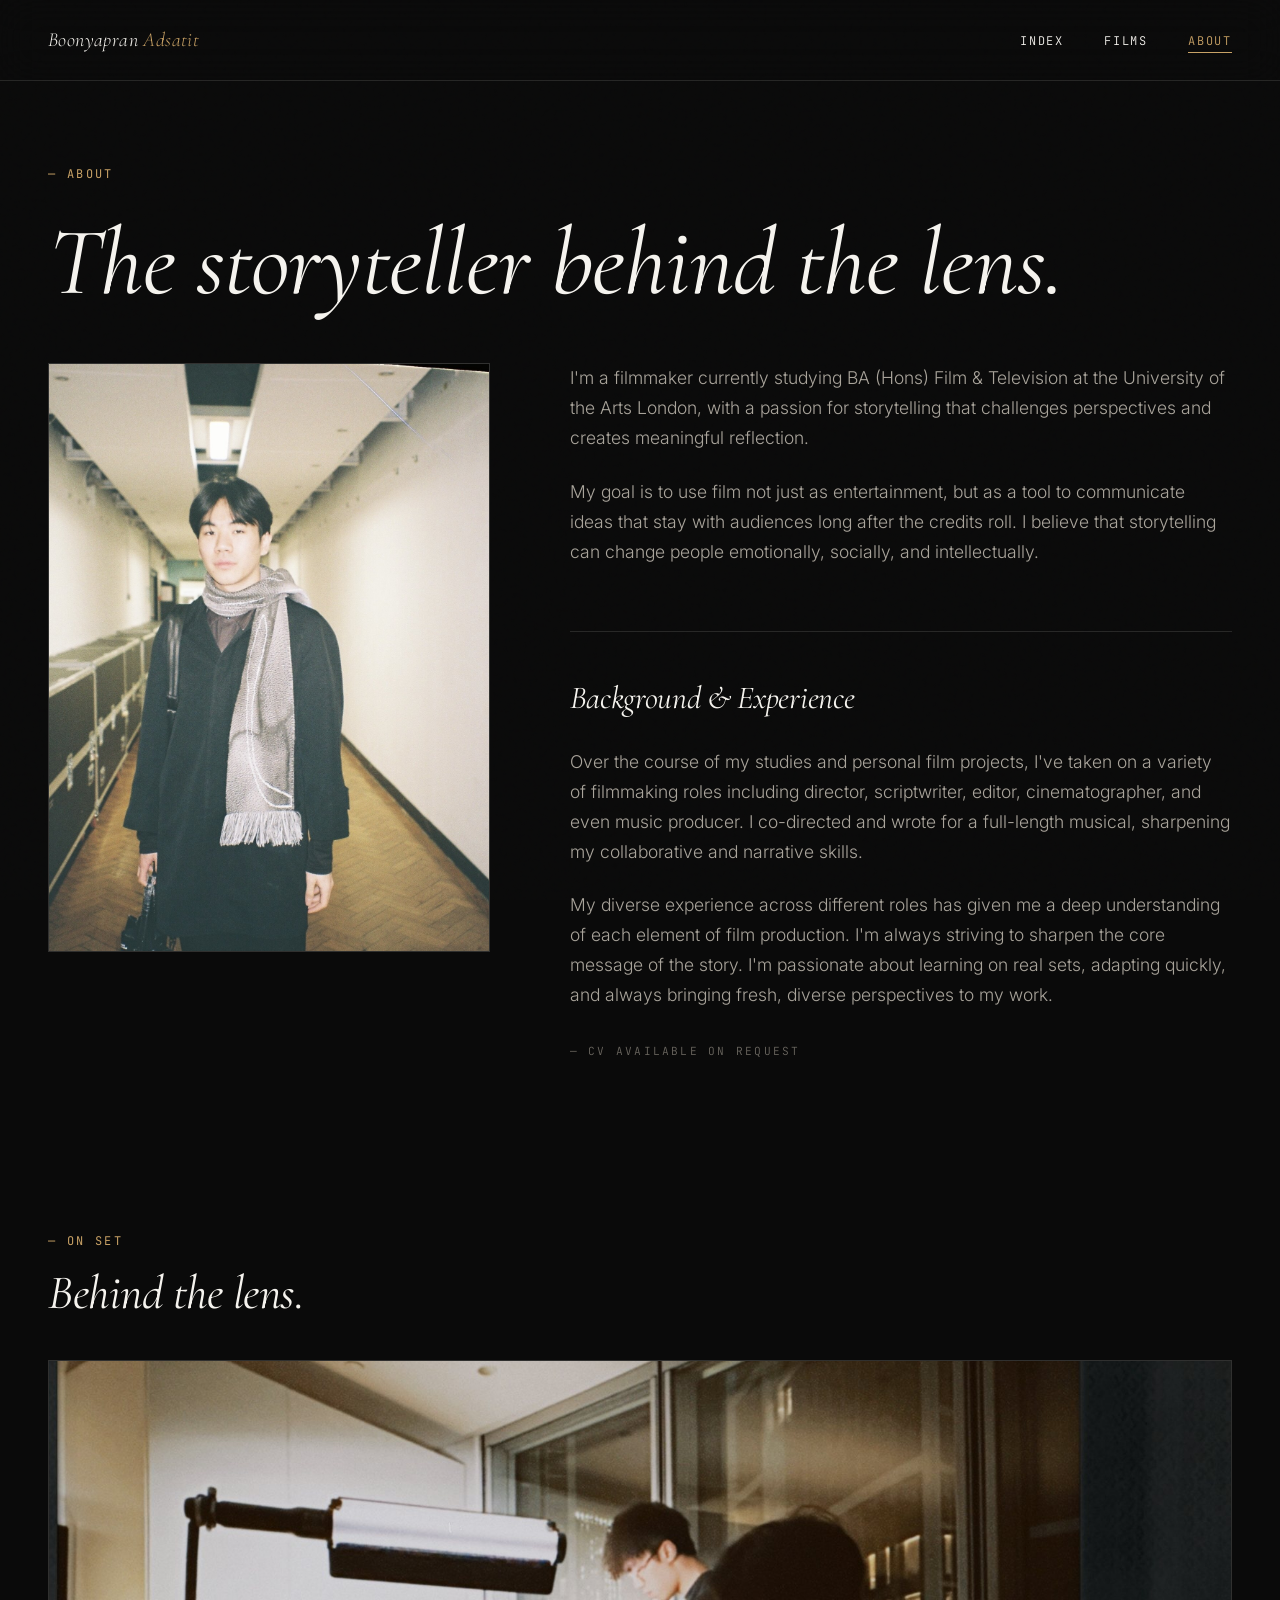
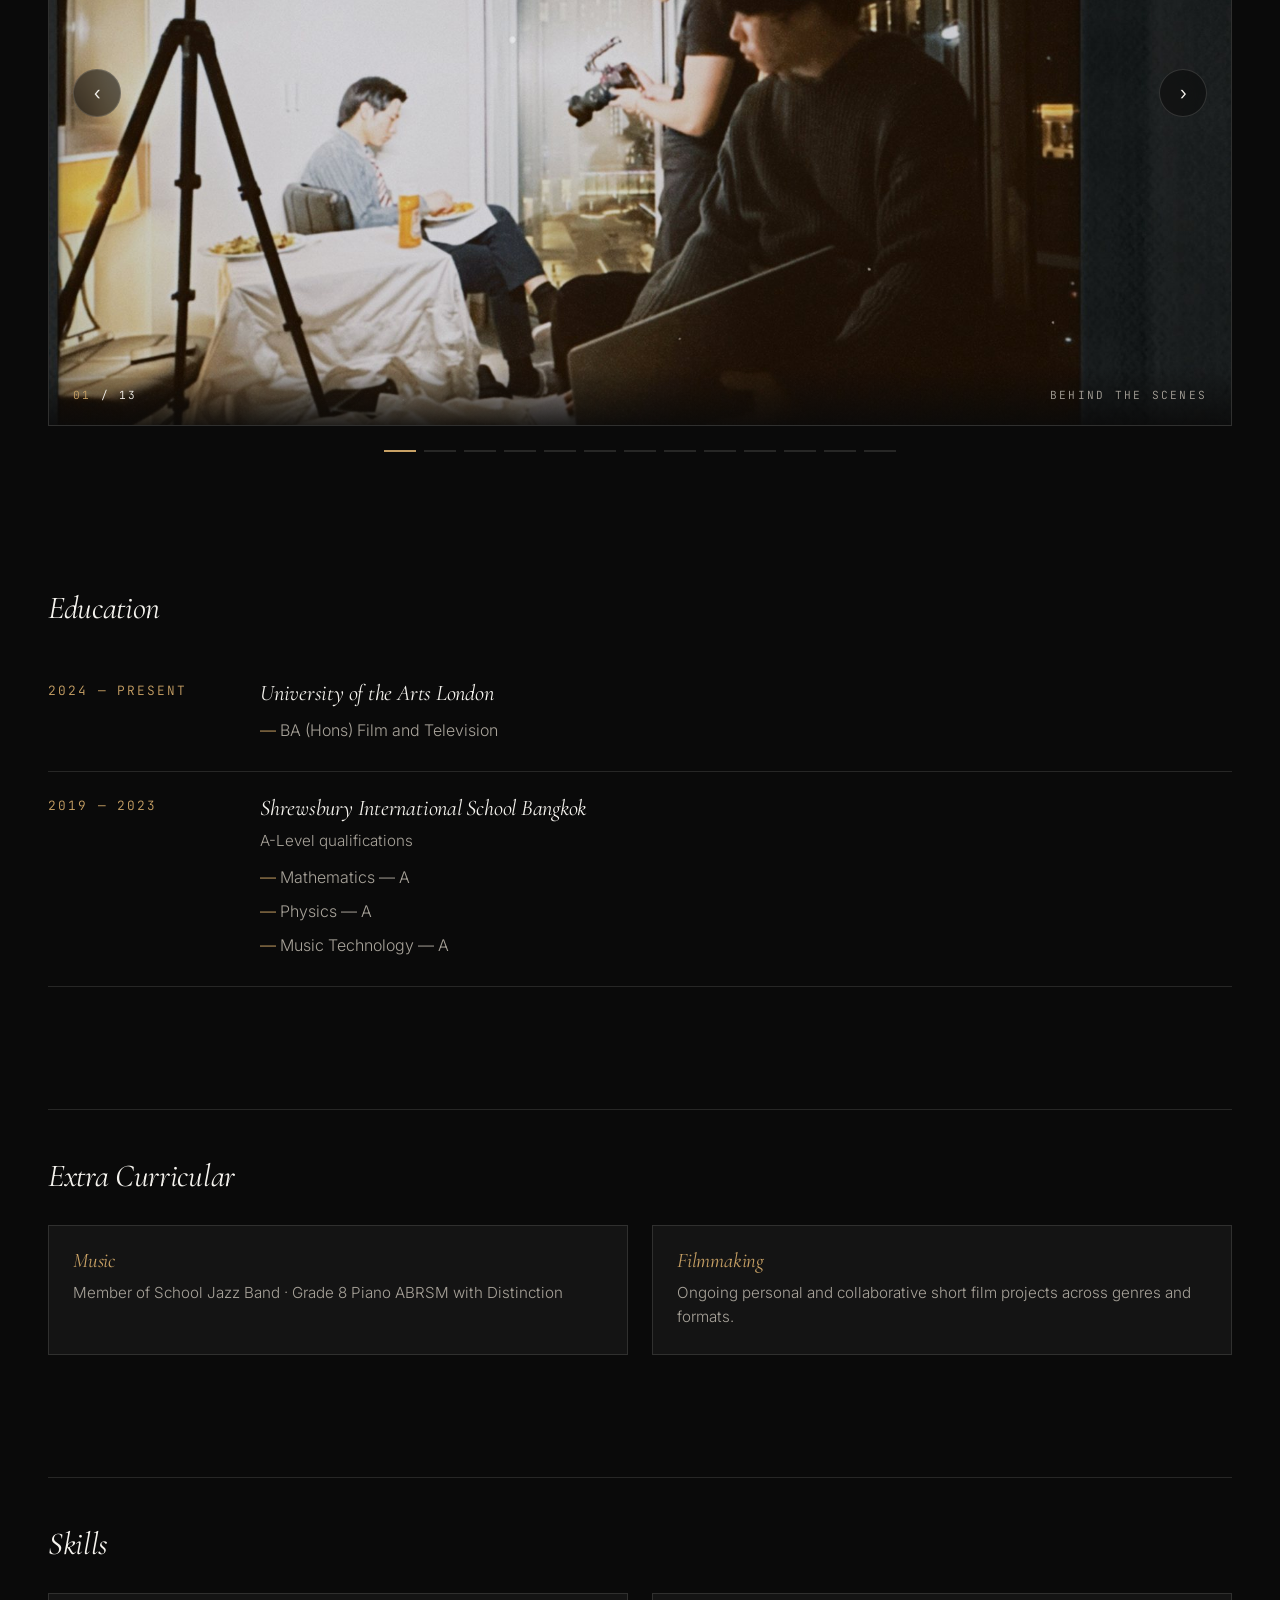
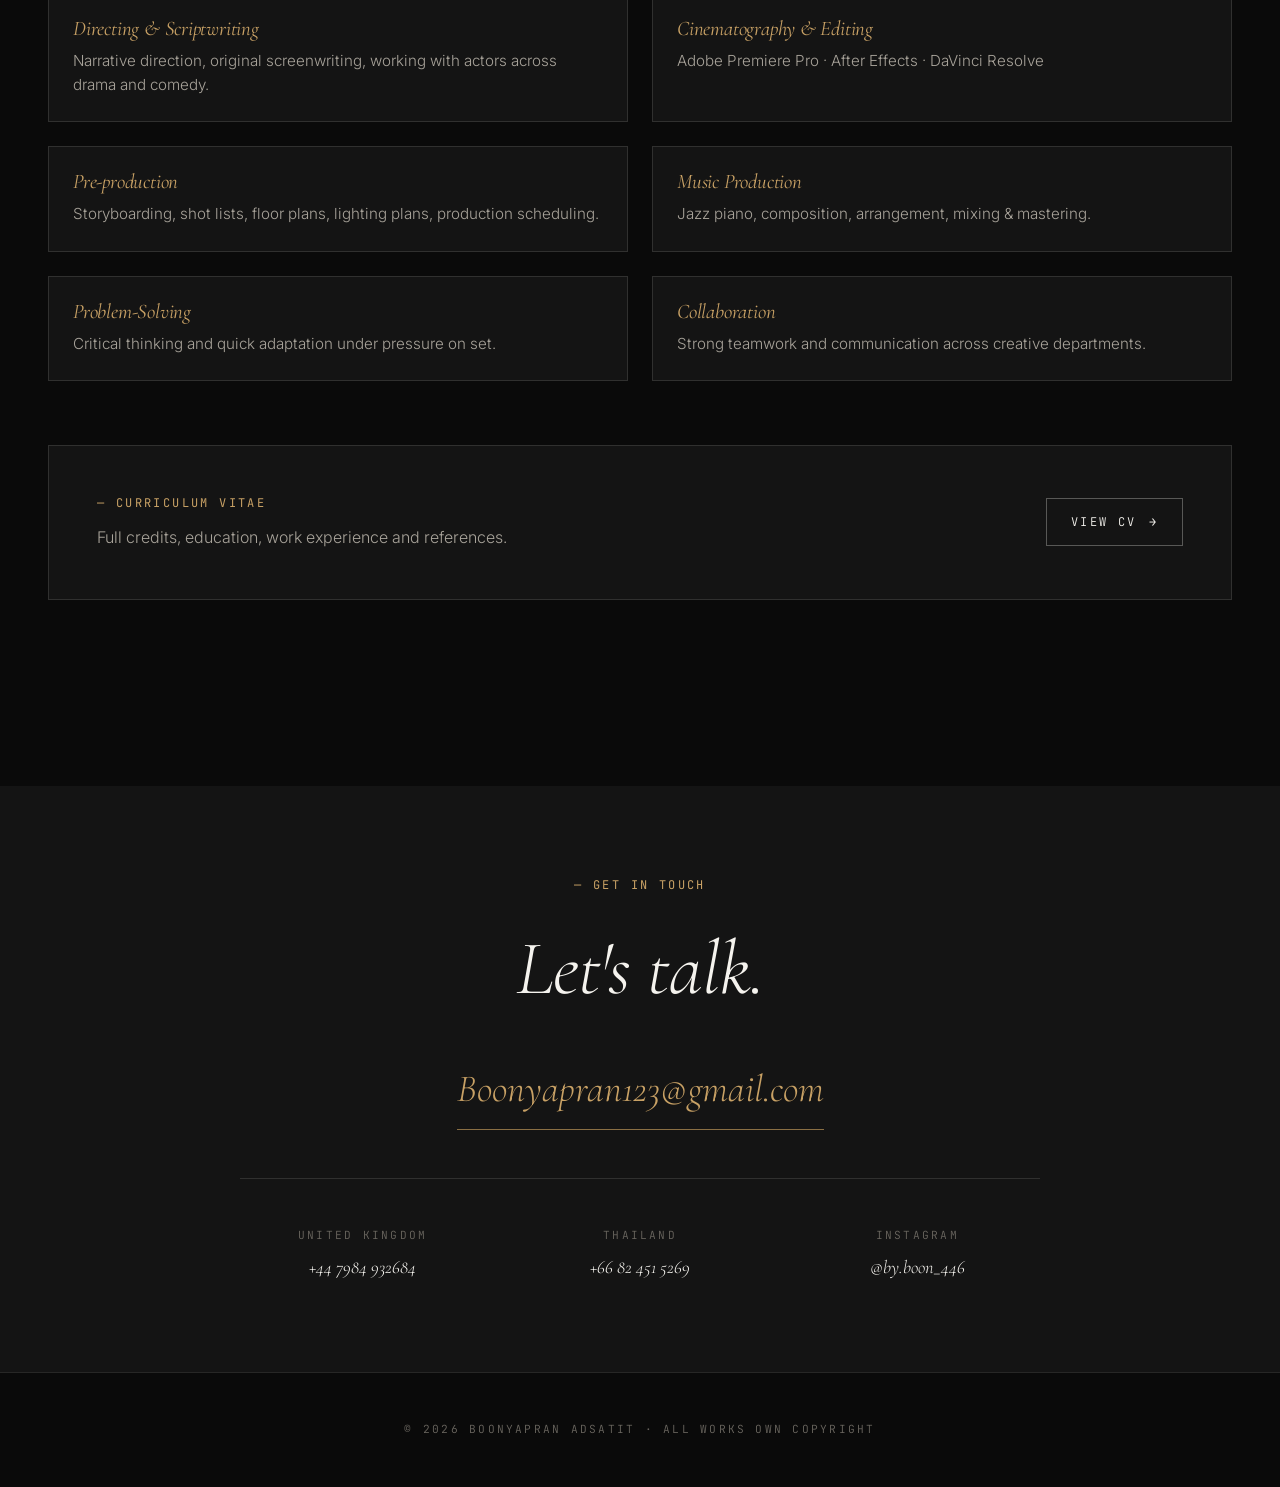
==== about.html @ d554b7be "Add files via upload" ====
<!DOCTYPE html>
<html lang="en">
<head>
  <meta charset="UTF-8" />
  <meta name="viewport" content="width=device-width, initial-scale=1.0" />
  <title>About — Boonyapran Adsatit</title>
  <meta name="description" content="About Boonyapran Adsatit — filmmaker, BA (Hons) Film & Television student at University of the Arts London." />

  <link rel="preconnect" href="https://fonts.googleapis.com" />
  <link rel="preconnect" href="https://fonts.gstatic.com" crossorigin />
  <link href="https://fonts.googleapis.com/css2?family=Cormorant+Garamond:ital,wght@0,300;0,400;0,500;1,300;1,400&family=Inter:wght@300;400;500&family=JetBrains+Mono:wght@400&display=swap" rel="stylesheet" />

  <link rel="stylesheet" href="style.css?v=23" />
</head>
<body>

  <!-- NAV -->
  <nav class="nav">
    <a href="index.html" class="nav-brand">Boonyapran <span>Adsatit</span></a>
    <button class="nav-toggle" aria-label="Menu" onclick="document.querySelector('.nav-links').classList.toggle('open')">☰</button>
    <ul class="nav-links">
      <li><a href="index.html">Index</a></li>
      <li><a href="films.html">Films</a></li>
      <li><a href="about.html" class="active">About</a></li>
    </ul>
  </nav>

  <!-- HERO -->
  <section class="about-hero">
    <div class="container">
      <span class="eyebrow">— About</span>
      <h1 style="margin-top: 1.5rem;"><em>The storyteller behind the lens.</em></h1>

      <div class="about-grid">

        <div class="about-portrait">
          <img src="images/portrait.jpg" alt="Boonyapran Adsatit" />
        </div>

        <div class="about-body">
          <p class="first">
            I'm a filmmaker currently studying BA (Hons) Film &amp; Television at the
            University of the Arts London, with a passion for storytelling that
            challenges perspectives and creates meaningful reflection.
          </p>
          <p>
            My goal is to use film not just as entertainment, but as a tool to communicate
            ideas that stay with audiences long after the credits roll. I believe that
            storytelling can change people emotionally, socially, and intellectually.
          </p>

          <div class="about-section">
            <h3>Background &amp; Experience</h3>
            <p>
              Over the course of my studies and personal film projects, I've taken on a
              variety of filmmaking roles including director, scriptwriter, editor,
              cinematographer, and even music producer. I co-directed and wrote for a
              full-length musical, sharpening my collaborative and narrative skills.
            </p>
            <p>
              My diverse experience across different roles has given me a deep understanding
              of each element of film production. I'm always striving to sharpen the core
              message of the story. I'm passionate about learning on real sets, adapting
              quickly, and always bringing fresh, diverse perspectives to my work.
            </p>
            <p style="margin-top: 1.5rem;">
              <span style="font-family: var(--font-mono); font-size: 0.7rem; letter-spacing: 0.2em; color: var(--ink-faded); text-transform: uppercase;">— CV available on request</span>
            </p>
          </div>
        </div>
      </div>
    </div>
  </section>

  <!-- BTS SLIDESHOW -->
  <section class="bts-section">
    <div class="container">
      <span class="eyebrow">— On Set</span>
      <h3>Behind the lens.</h3>

      <div class="slideshow" id="bts-slideshow">
        <div class="slideshow-slides">
          <div class="slideshow-slide active">
            <img src="images/about-bts-11.jpg?v=22" alt="Night interior shoot lit by a single lamp" loading="lazy" />
          </div>
          <div class="slideshow-slide">
            <img src="images/about-bts-1.jpg?v=22" alt="On set in profile with camera rig under warm light" loading="lazy" />
          </div>
          <div class="slideshow-slide">
            <img src="images/about-bts-7.jpg?v=22" alt="On set with the camera team and monitor" loading="lazy" />
          </div>
          <div class="slideshow-slide">
            <img src="images/about-bts-3.jpg?v=22" alt="Full cast and crew group photo on stage" loading="lazy" />
          </div>
          <div class="slideshow-slide">
            <img src="images/about-bts-9.jpg?v=22" alt="Reviewing the script with a collaborator on set" loading="lazy" />
          </div>
          <div class="slideshow-slide">
            <img src="images/about-bts-2.jpg?v=22" alt="Reviewing playback on set with headphones" loading="lazy" />
          </div>
          <div class="slideshow-slide">
            <img src="images/about-bts-8.jpg?v=22" alt="Film crew on location by the lake with boom mic" loading="lazy" />
          </div>
          <div class="slideshow-slide">
            <img src="images/about-bts-4.jpg?v=22" alt="Operating camera against a comic book wall" loading="lazy" />
          </div>
          <div class="slideshow-slide">
            <img src="images/about-bts-10.jpg?v=22" alt="Cast and crew with the clapperboard between takes" loading="lazy" />
          </div>
          <div class="slideshow-slide">
            <img src="images/about-bts-5.jpg?v=22" alt="Setting up the tripod and lighting gear on location" loading="lazy" />
          </div>
          <div class="slideshow-slide">
            <img src="images/about-bts-12.jpg?v=22" alt="Directing on a residential street location" loading="lazy" />
          </div>
          <div class="slideshow-slide">
            <img src="images/about-bts-6.jpg?v=22" alt="Directing on a darkened stage, camera silhouette" loading="lazy" />
          </div>
          <div class="slideshow-slide">
            <img src="images/about-bts-13.jpg?v=22" alt="Full cast and crew group photo on the studio backdrop" loading="lazy" />
          </div>
        </div>

        <button class="slideshow-nav slideshow-prev" aria-label="Previous slide">‹</button>
        <button class="slideshow-nav slideshow-next" aria-label="Next slide">›</button>

        <div class="slideshow-bottom">
          <span class="slideshow-counter"><span class="current">01</span> / <span class="total">13</span></span>
          <span class="slideshow-label">Behind the scenes</span>
        </div>
      </div>

      <div class="slideshow-dots" id="bts-dots">
        <button class="slideshow-dot active" aria-label="Go to slide 1"></button>
        <button class="slideshow-dot" aria-label="Go to slide 2"></button>
        <button class="slideshow-dot" aria-label="Go to slide 3"></button>
        <button class="slideshow-dot" aria-label="Go to slide 4"></button>
        <button class="slideshow-dot" aria-label="Go to slide 5"></button>
        <button class="slideshow-dot" aria-label="Go to slide 6"></button>
        <button class="slideshow-dot" aria-label="Go to slide 7"></button>
        <button class="slideshow-dot" aria-label="Go to slide 8"></button>
        <button class="slideshow-dot" aria-label="Go to slide 9"></button>
        <button class="slideshow-dot" aria-label="Go to slide 10"></button>
        <button class="slideshow-dot" aria-label="Go to slide 11"></button>
        <button class="slideshow-dot" aria-label="Go to slide 12"></button>
        <button class="slideshow-dot" aria-label="Go to slide 13"></button>
      </div>
    </div>
  </section>

  <!-- BTS LIGHTBOX -->
  <div class="lightbox" id="bts-lightbox" aria-hidden="true">
    <button class="lightbox-close" id="bts-lightbox-close" aria-label="Close">×</button>
    <button class="lightbox-nav lightbox-prev" id="bts-lightbox-prev" aria-label="Previous image">‹</button>
    <img src="" alt="" id="bts-lightbox-img" />
    <button class="lightbox-nav lightbox-next" id="bts-lightbox-next" aria-label="Next image">›</button>
  </div>

  <!-- EDUCATION -->
  <section>
    <div class="container">
      <div class="about-section" style="margin-top: 0; padding-top: 0; border-top: none;">
        <h3>Education</h3>

        <div class="timeline-item">
          <span class="timeline-date">2024 — Present</span>
          <div class="timeline-body">
            <h4>University of the Arts London</h4>
            <ul>
              <li>BA (Hons) Film and Television</li>
            </ul>
          </div>
        </div>

        <div class="timeline-item">
          <span class="timeline-date">2019 — 2023</span>
          <div class="timeline-body">
            <h4>Shrewsbury International School Bangkok</h4>
            <p style="color: var(--ink-muted); font-size: 0.95rem; margin-top: 0.5rem;">A-Level qualifications</p>
            <ul>
              <li>Mathematics — A</li>
              <li>Physics — A</li>
              <li>Music Technology — A</li>
            </ul>
          </div>
        </div>
      </div>
    </div>
  </section>

  <!-- EXTRACURRICULAR -->
  <section style="padding-top: 2rem;">
    <div class="container">
      <div class="about-section" style="margin-top: 0; padding-top: 3rem;">
        <h3>Extra Curricular</h3>

        <div class="skills-grid">
          <div class="skill-item">
            <h4>Music</h4>
            <p>Member of School Jazz Band · Grade 8 Piano ABRSM with Distinction</p>
          </div>

          <div class="skill-item">
            <h4>Filmmaking</h4>
            <p>Ongoing personal and collaborative short film projects across genres and formats.</p>
          </div>
        </div>
      </div>
    </div>
  </section>

  <!-- SKILLS -->
  <section style="padding-top: 2rem;">
    <div class="container">
      <div class="about-section" style="margin-top: 0; padding-top: 3rem;">
        <h3>Skills</h3>

        <div class="skills-grid">
          <div class="skill-item">
            <h4>Directing &amp; Scriptwriting</h4>
            <p>Narrative direction, original screenwriting, working with actors across drama and comedy.</p>
          </div>

          <div class="skill-item">
            <h4>Cinematography &amp; Editing</h4>
            <p>Adobe Premiere Pro · After Effects · DaVinci Resolve</p>
          </div>

          <div class="skill-item">
            <h4>Pre-production</h4>
            <p>Storyboarding, shot lists, floor plans, lighting plans, production scheduling.</p>
          </div>

          <div class="skill-item">
            <h4>Music Production</h4>
            <p>Jazz piano, composition, arrangement, mixing &amp; mastering.</p>
          </div>

          <div class="skill-item">
            <h4>Problem-Solving</h4>
            <p>Critical thinking and quick adaptation under pressure on set.</p>
          </div>

          <div class="skill-item">
            <h4>Collaboration</h4>
            <p>Strong teamwork and communication across creative departments.</p>
          </div>
        </div>

        <!-- CV Download -->
        <div class="cv-download">
          <div class="cv-download-text">
            <span class="eyebrow">— Curriculum Vitae</span>
            <p>Full credits, education, work experience and references.</p>
          </div>
          <a href="cv.pdf" target="_blank" rel="noopener" class="btn cv-btn">
            View CV <span class="btn-arrow">→</span>
          </a>
        </div>
      </div>
    </div>
  </section>

  <!-- CONTACT -->
  <section class="contact" style="margin-top: 6rem;">
    <div class="container">
      <span class="eyebrow">— Get In Touch</span>
      <h2>Let's talk.</h2>
      <a href="mailto:Boonyapran123@gmail.com" class="contact-email">Boonyapran123@gmail.com</a>

      <div class="contact-grid">
        <div class="contact-item">
          <span class="label">United Kingdom</span>
          <span class="value">+44 7984 932684</span>
        </div>
        <div class="contact-item">
          <span class="label">Thailand</span>
          <span class="value">+66 82 451 5269</span>
        </div>
        <div class="contact-item">
          <span class="label">Instagram</span>
          <a href="https://instagram.com/by.boon_446" target="_blank" rel="noopener" class="value">@by.boon_446</a>
        </div>
      </div>
    </div>
  </section>

  <footer>
    <p>© 2026 Boonyapran Adsatit · All works own copyright</p>
  </footer>

  <script>
    // BTS Slideshow
    (function() {
      const slideshow = document.getElementById('bts-slideshow');
      if (!slideshow) return;

      const slides = slideshow.querySelectorAll('.slideshow-slide');
      const dots = document.querySelectorAll('#bts-dots .slideshow-dot');
      const prevBtn = slideshow.querySelector('.slideshow-prev');
      const nextBtn = slideshow.querySelector('.slideshow-next');
      const counter = slideshow.querySelector('.slideshow-counter .current');

      let current = 0;
      const total = slides.length;

      function show(index) {
        // Wrap around
        if (index < 0) index = total - 1;
        if (index >= total) index = 0;

        slides[current].classList.remove('active');
        dots[current].classList.remove('active');

        current = index;

        slides[current].classList.add('active');
        dots[current].classList.add('active');
        counter.textContent = String(current + 1).padStart(2, '0');
      }

      function next() { show(current + 1); }
      function prev() { show(current - 1); }

      nextBtn.addEventListener('click', next);
      prevBtn.addEventListener('click', prev);

      dots.forEach((dot, i) => {
        dot.addEventListener('click', () => show(i));
      });

      // Keyboard navigation
      document.addEventListener('keydown', (e) => {
        if (document.getElementById('bts-lightbox').classList.contains('open')) return;
        if (e.key === 'ArrowLeft') prev();
        if (e.key === 'ArrowRight') next();
      });

      // Touch swipe (mobile)
      let touchStartX = 0;
      let touchEndX = 0;

      slideshow.addEventListener('touchstart', (e) => {
        touchStartX = e.changedTouches[0].screenX;
      }, { passive: true });

      slideshow.addEventListener('touchend', (e) => {
        touchEndX = e.changedTouches[0].screenX;
        const diff = touchStartX - touchEndX;
        if (Math.abs(diff) > 50) {
          if (diff > 0) next();
          else prev();
        }
      }, { passive: true });
    })();

    // BTS Lightbox — full uncropped view
    (function() {
      const lightbox = document.getElementById('bts-lightbox');
      if (!lightbox) return;

      const lbImg = document.getElementById('bts-lightbox-img');
      const closeBtn = document.getElementById('bts-lightbox-close');
      const prevBtn = document.getElementById('bts-lightbox-prev');
      const nextBtn = document.getElementById('bts-lightbox-next');
      const imgs = Array.from(document.querySelectorAll('#bts-slideshow .slideshow-slide img'));

      let idx = 0;

      function render() {
        lbImg.src = imgs[idx].src;
        lbImg.alt = imgs[idx].alt;
      }

      function open(i) {
        idx = i;
        render();
        lightbox.classList.add('open');
        lightbox.setAttribute('aria-hidden', 'false');
        document.body.style.overflow = 'hidden';
      }

      function close() {
        lightbox.classList.remove('open');
        lightbox.setAttribute('aria-hidden', 'true');
        document.body.style.overflow = '';
      }

      function next() { idx = (idx + 1) % imgs.length; render(); }
      function prev() { idx = (idx - 1 + imgs.length) % imgs.length; render(); }

      imgs.forEach((img, i) => {
        img.addEventListener('click', () => open(i));
      });

      closeBtn.addEventListener('click', close);
      nextBtn.addEventListener('click', (e) => { e.stopPropagation(); next(); });
      prevBtn.addEventListener('click', (e) => { e.stopPropagation(); prev(); });

      // Click on backdrop (not the image or buttons) closes
      lightbox.addEventListener('click', (e) => {
        if (e.target === lightbox || e.target === lbImg) close();
      });

      // Keyboard: Esc closes, arrows navigate (only when open)
      document.addEventListener('keydown', (e) => {
        if (!lightbox.classList.contains('open')) return;
        if (e.key === 'Escape') close();
        if (e.key === 'ArrowLeft') prev();
        if (e.key === 'ArrowRight') next();
      });

      // Touch swipe inside lightbox
      let tStart = 0;
      lightbox.addEventListener('touchstart', (e) => {
        tStart = e.changedTouches[0].screenX;
      }, { passive: true });
      lightbox.addEventListener('touchend', (e) => {
        const diff = tStart - e.changedTouches[0].screenX;
        if (Math.abs(diff) > 50) { diff > 0 ? next() : prev(); }
      }, { passive: true });
    })();
  </script>

</body>
</html>
---- style.css ----
/* ============================================
   BOONYAPRAN ADSATIT — PORTFOLIO
   Cinematic editorial design
   ============================================ */

/* Design tokens */
:root {
  --bg: #0a0a0a;
  --bg-elevated: #141414;
  --bg-card: #1a1a1a;
  --ink: #f5f3ee;
  --ink-muted: #a8a39a;
  --ink-faded: #6b6760;
  --accent: #c8a165;
  --accent-dim: #8a6f44;
  --rule: rgba(245, 243, 238, 0.12);
  --rule-strong: rgba(245, 243, 238, 0.3);

  --font-display: 'Cormorant Garamond', 'Times New Roman', serif;
  --font-body: 'Inter', -apple-system, sans-serif;
  --font-mono: 'JetBrains Mono', 'Courier New', monospace;

  --container: 1280px;
  --gutter: clamp(1.25rem, 4vw, 3rem);

  --ease: cubic-bezier(0.4, 0, 0.2, 1);
}

* {
  margin: 0;
  padding: 0;
  box-sizing: border-box;
}

html {
  scroll-behavior: smooth;
}

body {
  background: var(--bg);
  color: var(--ink);
  font-family: var(--font-body);
  font-weight: 300;
  line-height: 1.6;
  font-size: 16px;
  overflow-x: hidden;
  -webkit-font-smoothing: antialiased;
  -moz-osx-font-smoothing: grayscale;
}

/* Film grain overlay */
body::before {
  content: '';
  position: fixed;
  inset: 0;
  pointer-events: none;
  z-index: 9999;
  opacity: 0.04;
  mix-blend-mode: overlay;
  background-image: url("data:image/svg+xml,%3Csvg viewBox='0 0 200 200' xmlns='http://www.w3.org/2000/svg'%3E%3Cfilter id='n'%3E%3CfeTurbulence type='fractalNoise' baseFrequency='0.9' numOctaves='3'/%3E%3C/filter%3E%3Crect width='100%25' height='100%25' filter='url(%23n)'/%3E%3C/svg%3E");
}

a {
  color: inherit;
  text-decoration: none;
  transition: opacity 0.3s var(--ease), color 0.3s var(--ease);
}

img {
  max-width: 100%;
  height: auto;
  display: block;
}

/* ============================================
   TYPOGRAPHY
   ============================================ */

h1, h2, h3, h4 {
  font-family: var(--font-display);
  font-weight: 400;
  line-height: 1.1;
  letter-spacing: -0.01em;
}

.display {
  font-family: var(--font-display);
  font-weight: 300;
  font-style: italic;
  font-size: clamp(3rem, 9vw, 8rem);
  line-height: 0.95;
  letter-spacing: -0.03em;
}

.eyebrow {
  font-family: var(--font-mono);
  font-size: 0.75rem;
  text-transform: uppercase;
  letter-spacing: 0.2em;
  color: var(--accent);
  font-weight: 400;
}

.lead {
  font-family: var(--font-body);
  font-size: 1.1rem;
  line-height: 1.7;
  font-weight: 400;
  color: var(--ink-muted);
}

/* ============================================
   LAYOUT
   ============================================ */

.container {
  width: 100%;
  max-width: var(--container);
  margin: 0 auto;
  padding: 0 var(--gutter);
}

section {
  padding: clamp(4rem, 10vh, 8rem) 0;
}

/* ============================================
   NAVIGATION
   ============================================ */

.nav {
  position: fixed;
  top: 0;
  left: 0;
  right: 0;
  z-index: 100;
  padding: 1.5rem var(--gutter);
  display: flex;
  justify-content: space-between;
  align-items: center;
  background: rgba(10, 10, 10, 0.7);
  backdrop-filter: blur(20px);
  -webkit-backdrop-filter: blur(20px);
  border-bottom: 1px solid var(--rule);
}

.nav-brand {
  font-family: var(--font-display);
  font-size: 1.25rem;
  font-style: italic;
  letter-spacing: 0.02em;
}

.nav-brand span {
  color: var(--accent);
}

.nav-links {
  display: flex;
  gap: 2.5rem;
  list-style: none;
}

.nav-links a {
  font-family: var(--font-mono);
  font-size: 0.75rem;
  text-transform: uppercase;
  letter-spacing: 0.15em;
  position: relative;
  padding: 0.25rem 0;
}

.nav-links a::after {
  content: '';
  position: absolute;
  bottom: 0;
  left: 0;
  width: 0;
  height: 1px;
  background: var(--accent);
  transition: width 0.3s var(--ease);
}

.nav-links a:hover::after,
.nav-links a.active::after {
  width: 100%;
}

.nav-links a.active {
  color: var(--accent);
}

.nav-toggle {
  display: none;
  background: none;
  border: none;
  color: var(--ink);
  font-size: 1.5rem;
  cursor: pointer;
}

@media (max-width: 768px) {
  .nav-links {
    display: none;
    position: absolute;
    top: 100%;
    left: 0;
    right: 0;
    flex-direction: column;
    gap: 0;
    background: var(--bg-elevated);
    padding: 1rem 0;
    border-bottom: 1px solid var(--rule);
  }

  .nav-links.open {
    display: flex;
  }

  .nav-links li {
    padding: 1rem var(--gutter);
    border-bottom: 1px solid var(--rule);
  }

  .nav-links li:last-child {
    border-bottom: none;
  }

  .nav-toggle {
    display: block;
  }
}

/* ============================================
   HERO — VIDEO BACKGROUND VARIANT
   ============================================ */

.hero-video {
  position: relative;
  width: 100%;
  height: 100vh;
  min-height: 600px;
  overflow: hidden;
  margin-top: 0;
  padding-top: 0;
}

.hero-video-bg {
  position: absolute;
  top: 0;
  left: 0;
  width: 100%;
  height: 100%;
  object-fit: cover;
  z-index: 0;
}

/* Dark gradient overlay for text readability */
.hero-video::after {
  content: '';
  position: absolute;
  inset: 0;
  z-index: 1;
  background: linear-gradient(
    180deg,
    rgba(10, 10, 10, 0.65) 0%,
    rgba(10, 10, 10, 0.35) 30%,
    rgba(10, 10, 10, 0.55) 70%,
    rgba(10, 10, 10, 0.95) 100%
  );
}

/* Add subtle vignette */
.hero-video::before {
  content: '';
  position: absolute;
  inset: 0;
  z-index: 1;
  background: radial-gradient(
    ellipse at center,
    transparent 0%,
    transparent 50%,
    rgba(10, 10, 10, 0.5) 100%
  );
  pointer-events: none;
}

.hero-video-content {
  position: relative;
  z-index: 2;
  height: 100%;
  display: flex;
  flex-direction: column;
  justify-content: center;
  padding: 6rem var(--gutter) 4rem;
  max-width: var(--container);
  margin: 0 auto;
}

.hero-video-text {
  max-width: 800px;
}

.hero-video-text .eyebrow {
  display: block;
  margin-bottom: 2rem;
  color: var(--accent);
}

.hero-video-title {
  font-family: var(--font-display);
  font-weight: 300;
  font-style: italic;
  font-size: clamp(3.5rem, 11vw, 9rem);
  line-height: 0.95;
  letter-spacing: -0.03em;
  margin-bottom: 2rem;
  color: var(--ink);
  text-shadow: 0 2px 30px rgba(0, 0, 0, 0.4);
}

.hero-video-title em {
  display: block;
  color: var(--accent);
  font-style: italic;
  font-weight: 300;
}

.hero-video-tagline {
  font-family: var(--font-mono);
  font-size: 0.85rem;
  text-transform: uppercase;
  letter-spacing: 0.2em;
  color: var(--ink);
  line-height: 1.8;
  text-shadow: 0 2px 10px rgba(0, 0, 0, 0.6);
}

/* Scroll cue at bottom */
.hero-video-scroll {
  position: absolute;
  bottom: 2rem;
  left: 50%;
  transform: translateX(-50%);
  z-index: 3;
  font-family: var(--font-mono);
  font-size: 0.7rem;
  letter-spacing: 0.2em;
  text-transform: uppercase;
  color: var(--ink-muted);
  text-align: center;
  animation: fadeUp 1.5s var(--ease) 1.5s backwards;
}

.hero-video-scroll::after {
  content: '';
  display: block;
  width: 1px;
  height: 30px;
  background: linear-gradient(180deg, var(--accent) 0%, transparent 100%);
  margin: 1rem auto 0;
  animation: scroll-pulse 2s ease-in-out infinite;
}

@keyframes scroll-pulse {
  0%, 100% { opacity: 0.3; transform: scaleY(0.7); }
  50% { opacity: 1; transform: scaleY(1); }
}

@media (max-width: 768px) {
  .hero-video {
    height: 90vh;
    min-height: 500px;
  }
}

/* ============================================
   HERO (OLD VARIANT — kept for reference)
   ============================================ */

.hero {
  min-height: 100vh;
  display: flex;
  flex-direction: column;
  justify-content: center;
  position: relative;
  padding-top: 6rem;
  padding-bottom: 4rem;
}

.hero-inner {
  display: grid;
  grid-template-columns: 1fr;
  gap: 3rem;
}

@media (min-width: 900px) {
  .hero-inner {
    grid-template-columns: 1fr 1.4fr;
    gap: 4rem;
    align-items: center;
  }
}

.hero-text .eyebrow {
  display: block;
  margin-bottom: 2rem;
}

.hero-title {
  margin-bottom: 1.5rem;
}

.hero-title em {
  display: block;
  color: var(--accent);
  font-style: italic;
  font-weight: 300;
}

.hero-tagline {
  font-family: var(--font-mono);
  font-size: 0.8rem;
  text-transform: uppercase;
  letter-spacing: 0.18em;
  color: var(--ink-muted);
  margin-top: 2rem;
  line-height: 1.8;
}

.hero-showreel {
  position: relative;
  width: 100%;
  aspect-ratio: 16 / 9;
  border: 1px solid var(--rule);
  overflow: hidden;
  background: var(--bg-elevated);
}

.hero-showreel iframe {
  width: 100%;
  height: 100%;
  border: none;
}

.hero-showreel-label {
  position: absolute;
  top: -2rem;
  left: 0;
  font-family: var(--font-mono);
  font-size: 0.7rem;
  text-transform: uppercase;
  letter-spacing: 0.2em;
  color: var(--ink-faded);
}

/* ============================================
   CATEGORY DIVIDERS (Films page groups)
   ============================================ */

.category-divider {
  padding: 6rem 0 3rem;
  text-align: center;
}

.category-divider .eyebrow {
  display: block;
  margin-bottom: 1rem;
}

.category-divider h2 {
  font-family: var(--font-display);
  font-style: italic;
  font-weight: 300;
  font-size: clamp(2.5rem, 6vw, 4.5rem);
  line-height: 1;
  letter-spacing: -0.02em;
}

.category-divider .rule {
  width: 60px;
  height: 1px;
  background: var(--accent);
  margin: 2rem auto 0;
}

/* ============================================
   SECTION HEADERS
   ============================================ */

.section-header {
  display: flex;
  align-items: baseline;
  justify-content: space-between;
  gap: 2rem;
  margin-bottom: 4rem;
  padding-bottom: 2rem;
  border-bottom: 1px solid var(--rule);
}

.section-header h2 {
  font-size: clamp(2.5rem, 6vw, 4.5rem);
  font-style: italic;
  font-weight: 300;
  letter-spacing: -0.02em;
}

.section-header .count {
  font-family: var(--font-mono);
  font-size: 0.75rem;
  letter-spacing: 0.15em;
  color: var(--accent);
  text-transform: uppercase;
  white-space: nowrap;
}

/* ============================================
   ABOUT PREVIEW (on home)
   ============================================ */

.about-preview {
  background: var(--bg-elevated);
  position: relative;
}

.about-preview-grid {
  display: grid;
  grid-template-columns: 1fr;
  gap: 3rem;
  align-items: center;
}

@media (min-width: 900px) {
  .about-preview-grid {
    grid-template-columns: 1fr 1.5fr;
    gap: 5rem;
  }
}

.about-preview-image {
  aspect-ratio: 3 / 4;
  background: var(--bg-card);
  border: 1px solid var(--rule);
  position: relative;
  overflow: hidden;
}

.about-preview-image::after {
  content: 'PORTRAIT';
  position: absolute;
  inset: 0;
  display: flex;
  align-items: center;
  justify-content: center;
  font-family: var(--font-mono);
  font-size: 0.7rem;
  letter-spacing: 0.2em;
  color: var(--ink-faded);
}

.about-preview-image img {
  position: relative;
  z-index: 1;
  width: 100%;
  height: 100%;
  object-fit: cover;
}

.about-preview-text .eyebrow {
  display: block;
  margin-bottom: 1.5rem;
}

.about-preview-text h2 {
  font-size: clamp(2rem, 4vw, 3rem);
  margin-bottom: 2rem;
  font-style: italic;
  line-height: 1.1;
}

.about-preview-text p {
  font-size: 1.05rem;
  color: var(--ink-muted);
  margin-bottom: 2rem;
  max-width: 55ch;
}

/* ============================================
   BUTTONS / LINKS
   ============================================ */

.btn {
  display: inline-flex;
  align-items: center;
  gap: 0.75rem;
  padding: 0.85rem 1.5rem;
  font-family: var(--font-mono);
  font-size: 0.75rem;
  letter-spacing: 0.2em;
  text-transform: uppercase;
  color: var(--ink);
  border: 1px solid var(--rule-strong);
  background: transparent;
  cursor: pointer;
  transition: all 0.3s var(--ease);
}

.btn:hover {
  background: var(--accent);
  border-color: var(--accent);
  color: var(--bg);
}

.btn-arrow {
  display: inline-block;
  transition: transform 0.3s var(--ease);
}

.btn:hover .btn-arrow {
  transform: translateX(4px);
}

.link-inline {
  position: relative;
  border-bottom: 1px solid var(--accent);
  padding-bottom: 2px;
  color: var(--accent);
}

.link-inline:hover {
  opacity: 0.7;
}

/* ============================================
   FILM TILE WALL — 3x3 grid (homepage)
   ============================================ */

.films-preview-grid {
  display: grid;
  grid-template-columns: 1fr;
  gap: 0;
  background: var(--bg);
  border: none;
}

@media (min-width: 700px) {
  .films-preview-grid {
    grid-template-columns: repeat(2, 1fr);
  }
}

@media (min-width: 1024px) {
  .films-preview-grid {
    grid-template-columns: repeat(3, 1fr);
  }
}

.film-card {
  display: block;
  position: relative;
  cursor: pointer;
  background: var(--bg);
  overflow: hidden;
  aspect-ratio: 16 / 9;
}

.film-card-image {
  position: absolute;
  inset: 0;
  background: var(--bg-elevated);
  overflow: hidden;
}

.film-card-image::after {
  content: attr(data-placeholder);
  position: absolute;
  inset: 0;
  display: flex;
  align-items: center;
  justify-content: center;
  font-family: var(--font-mono);
  font-size: 0.7rem;
  letter-spacing: 0.2em;
  color: var(--ink-faded);
  text-transform: uppercase;
  text-align: center;
  padding: 1rem;
}

.film-card-image img {
  position: relative;
  z-index: 1;
  width: 100%;
  height: 100%;
  object-fit: cover;
  transition: transform 0.8s var(--ease);
}

/* Hover overlay — darkens image so caption is readable */
.film-card::before {
  content: '';
  position: absolute;
  inset: 0;
  z-index: 2;
  background: linear-gradient(
    180deg,
    rgba(10, 10, 10, 0) 30%,
    rgba(10, 10, 10, 0.92) 100%
  );
  opacity: 0;
  transition: opacity 0.4s var(--ease);
  pointer-events: none;
}

.film-card:hover::before {
  opacity: 1;
}

/* Caption only visible on hover */
.film-card-caption {
  position: absolute;
  bottom: 0;
  left: 0;
  right: 0;
  z-index: 3;
  padding: 1.5rem;
  opacity: 0;
  transform: translateY(15px);
  transition: opacity 0.4s var(--ease), transform 0.4s var(--ease);
  pointer-events: none;
}

.film-card:hover .film-card-caption {
  opacity: 1;
  transform: translateY(0);
}

.film-card-title {
  font-family: var(--font-display);
  font-style: italic;
  font-size: 1.5rem;
  font-weight: 400;
  line-height: 1.1;
  letter-spacing: -0.01em;
  color: var(--ink);
  margin-bottom: 0.5rem;
}

.film-card-meta-row {
  display: flex;
  justify-content: space-between;
  align-items: baseline;
  gap: 0.75rem;
  font-family: var(--font-mono);
  font-size: 0.65rem;
  letter-spacing: 0.18em;
  text-transform: uppercase;
}

.film-card-role {
  color: var(--accent);
  font-weight: 400;
}

.film-card-year {
  color: var(--ink-muted);
  white-space: nowrap;
}

/* Legacy class - hide */
.film-card-meta {
  display: none;
}

@media (max-width: 1023px) {
  .film-card-title { font-size: 1.25rem; }
  .film-card-meta-row { font-size: 0.6rem; }
}

@media (max-width: 699px) {
  .film-card-caption { padding: 1.25rem; }
  .film-card-title { font-size: 1.1rem; }
}

/* Image zoom on hover */
.film-card:hover .film-card-image img {
  transform: scale(1.06);
}

/* ============================================
   FILMS PAGE — FULL PROJECT BLOCKS
   ============================================ */

.films-intro {
  padding-top: 12rem;
  padding-bottom: 8rem;
  position: relative;
  overflow: hidden;
  min-height: 70vh;
  display: flex;
  align-items: center;
}

.films-intro::before {
  content: '';
  position: absolute;
  inset: 0;
  z-index: 0;
  background-image: url('images/films-intro-bg.jpg');
  background-size: cover;
  background-position: center;
  background-repeat: no-repeat;
  filter: brightness(0.55) saturate(0.85);
}

.films-intro::after {
  content: '';
  position: absolute;
  inset: 0;
  z-index: 1;
  background: linear-gradient(
    180deg,
    rgba(10, 10, 10, 0.5) 0%,
    rgba(10, 10, 10, 0.3) 30%,
    rgba(10, 10, 10, 0.55) 70%,
    rgba(10, 10, 10, 1) 100%
  );
}

.films-intro .container {
  position: relative;
  z-index: 2;
}

.films-intro h1 {
  font-size: clamp(3rem, 8vw, 6rem);
  font-style: italic;
  margin-bottom: 1.5rem;
  text-shadow: 0 2px 30px rgba(0, 0, 0, 0.5);
}

.films-intro p {
  font-family: var(--font-body);
  font-size: 1.1rem;
  color: var(--ink-muted);
  max-width: 60ch;
  line-height: 1.7;
}

.films-intro .eyebrow {
  text-shadow: 0 1px 8px rgba(0, 0, 0, 0.7);
}

.project {
  padding: 5rem 0;
  border-top: 1px solid var(--rule);
}

.project-header {
  margin-bottom: 3rem;
}

.project-number {
  font-family: var(--font-mono);
  font-size: 0.75rem;
  letter-spacing: 0.2em;
  color: var(--accent);
  display: block;
  margin-bottom: 1rem;
}

.project-title {
  font-size: clamp(2.5rem, 6vw, 5rem);
  font-style: italic;
  font-weight: 300;
  line-height: 1;
  letter-spacing: -0.02em;
}

.project-meta {
  display: flex;
  flex-wrap: wrap;
  gap: 2rem;
  margin-top: 1.5rem;
  padding-top: 1.5rem;
  border-top: 1px solid var(--rule);
}

.project-meta-item {
  font-family: var(--font-mono);
  font-size: 0.75rem;
  letter-spacing: 0.15em;
  text-transform: uppercase;
}

.project-meta-label {
  display: block;
  color: var(--ink-faded);
  margin-bottom: 0.4rem;
}

.project-meta-value {
  color: var(--ink);
}

.project-meta-value.accent {
  color: var(--accent);
}

.project-video {
  width: 100%;
  aspect-ratio: 16 / 9;
  border: 1px solid var(--rule);
  margin-bottom: 3rem;
  background: var(--bg-elevated);
  overflow: hidden;
}

.project-video iframe {
  width: 100%;
  height: 100%;
  border: none;
}

/* Inline slideshow used in place of YouTube embed */
.project-slideshow {
  width: 100%;
  aspect-ratio: 16 / 9;
  margin-bottom: 1.5rem;
  position: relative;
}

.project-slideshow .slideshow {
  width: 100%;
  height: 100%;
  aspect-ratio: auto;
}

/* Vertical/portrait variant — centered with max width, used for poster slideshows */
.project-slideshow.vertical {
  aspect-ratio: auto;
  width: 100%;
  max-width: 600px;
  margin-left: auto;
  margin-right: auto;
  aspect-ratio: 3 / 4;
}

@media (min-width: 900px) {
  .project-slideshow.vertical {
    max-width: 540px;
  }
}

/* Ensure image inside vertical variant uses 'contain' so full poster shows */
.project-slideshow.vertical .slideshow-slide img {
  object-fit: contain;
  background: var(--bg);
}

.project-content {
  display: grid;
  grid-template-columns: 1fr;
  gap: 3rem;
}

@media (min-width: 900px) {
  .project-content {
    grid-template-columns: 1fr 2fr;
    gap: 5rem;
  }
}

.project-links {
  display: flex;
  flex-direction: column;
  gap: 1rem;
}

.project-description p {
  margin-bottom: 1.5rem;
  font-size: 1.05rem;
  color: var(--ink-muted);
  line-height: 1.7;
  max-width: 65ch;
}

.project-description p:first-child {
  font-family: var(--font-body);
  font-size: 1.1rem;
  color: var(--ink-muted);
  line-height: 1.7;
}

.project-awards {
  margin-top: 2rem;
  padding: 1.5rem;
  border: 1px solid var(--accent-dim);
  background: rgba(200, 161, 101, 0.06);
}

.project-awards .eyebrow {
  display: block;
  margin-bottom: 0.75rem;
}

.project-awards p {
  font-family: var(--font-body);
  font-style: normal;
  font-size: 1rem;
  color: var(--ink-muted);
  margin: 0;
  line-height: 1.6;
}

.project-stills {
  display: grid;
  grid-template-columns: 1fr;
  gap: 1rem;
  margin-top: 3rem;
}

@media (min-width: 700px) {
  .project-stills {
    grid-template-columns: repeat(2, 1fr);
  }
}

.project-still {
  aspect-ratio: 16 / 9;
  background: var(--bg-elevated);
  border: 1px solid var(--rule);
  position: relative;
  overflow: hidden;
}

.project-still::after {
  content: attr(data-placeholder);
  position: absolute;
  inset: 0;
  display: flex;
  align-items: center;
  justify-content: center;
  font-family: var(--font-mono);
  font-size: 0.65rem;
  letter-spacing: 0.2em;
  color: var(--ink-faded);
  text-transform: uppercase;
}

.project-still img {
  position: relative;
  z-index: 1;
  width: 100%;
  height: 100%;
  object-fit: cover;
}

/* ============================================
   BTS SLIDESHOW (About page)
   ============================================ */

.bts-section {
  padding: 5rem 0 3rem;
}

.bts-section .eyebrow {
  display: block;
  margin-bottom: 1rem;
}

.bts-section h3 {
  font-family: var(--font-display);
  font-style: italic;
  font-size: clamp(2rem, 4vw, 3rem);
  margin-bottom: 2.5rem;
  line-height: 1.1;
}

.slideshow {
  position: relative;
  width: 100%;
  aspect-ratio: 16 / 9;
  background: var(--bg-elevated);
  overflow: hidden;
  border: 1px solid var(--rule);
}

.slideshow-slides {
  position: relative;
  width: 100%;
  height: 100%;
}

.slideshow-slide {
  position: absolute;
  inset: 0;
  opacity: 0;
  transition: opacity 0.6s var(--ease);
  pointer-events: none;
}

.slideshow-slide.active {
  opacity: 1;
  pointer-events: auto;
}

.slideshow-slide img {
  width: 100%;
  height: 100%;
  object-fit: cover;
}

/* Clickable slideshow images open a full-view lightbox */
.slideshow-slide img {
  cursor: zoom-in;
}

/* Lightbox overlay — shows the full uncropped image */
.lightbox {
  position: fixed;
  inset: 0;
  z-index: 1000;
  display: flex;
  align-items: center;
  justify-content: center;
  background: rgba(10, 10, 10, 0.985);
  opacity: 0;
  visibility: hidden;
  transition: opacity 0.3s var(--ease), visibility 0.3s var(--ease);
  padding: 4vh 4vw;
}

.lightbox.open {
  opacity: 1;
  visibility: visible;
}

.lightbox img {
  max-width: 100%;
  max-height: 92vh;
  object-fit: contain;
  cursor: zoom-out;
  box-shadow: 0 20px 60px rgba(0, 0, 0, 0.6);
}

.lightbox-close {
  position: absolute;
  top: 1.5rem;
  right: 1.5rem;
  width: 3rem;
  height: 3rem;
  display: flex;
  align-items: center;
  justify-content: center;
  background: none;
  border: 1px solid var(--rule);
  color: var(--ink);
  font-size: 1.5rem;
  line-height: 1;
  cursor: pointer;
  transition: border-color 0.3s var(--ease), color 0.3s var(--ease);
}

.lightbox-close:hover {
  border-color: var(--accent);
  color: var(--accent);
}

.lightbox-nav {
  position: absolute;
  top: 50%;
  transform: translateY(-50%);
  width: 3rem;
  height: 3rem;
  display: flex;
  align-items: center;
  justify-content: center;
  background: none;
  border: 1px solid var(--rule);
  color: var(--ink);
  font-size: 2rem;
  line-height: 1;
  cursor: pointer;
  transition: border-color 0.3s var(--ease), color 0.3s var(--ease);
}

.lightbox-nav:hover {
  border-color: var(--accent);
  color: var(--accent);
}

.lightbox-prev { left: 1.5rem; }
.lightbox-next { right: 1.5rem; }

@media (max-width: 700px) {
  .lightbox-nav { width: 2.5rem; height: 2.5rem; font-size: 1.5rem; }
  .lightbox-prev { left: 0.5rem; }
  .lightbox-next { right: 0.5rem; }
  .lightbox-close { top: 0.75rem; right: 0.75rem; }
}

/* Navigation arrows */
.slideshow-nav {
  position: absolute;
  top: 50%;
  transform: translateY(-50%);
  z-index: 5;
  width: 48px;
  height: 48px;
  border-radius: 50%;
  background: rgba(10, 10, 10, 0.55);
  backdrop-filter: blur(10px);
  -webkit-backdrop-filter: blur(10px);
  border: 1px solid rgba(245, 243, 238, 0.15);
  display: flex;
  align-items: center;
  justify-content: center;
  cursor: pointer;
  color: var(--ink);
  transition: background 0.3s var(--ease), transform 0.3s var(--ease);
  font-family: var(--font-mono);
  font-size: 1.1rem;
  user-select: none;
}

.slideshow-nav:hover {
  background: var(--accent);
  color: var(--bg);
  transform: translateY(-50%) scale(1.08);
}

.slideshow-prev { left: 1.5rem; }
.slideshow-next { right: 1.5rem; }

/* Counter & caption bar */
.slideshow-bottom {
  position: absolute;
  bottom: 0;
  left: 0;
  right: 0;
  z-index: 5;
  padding: 1.25rem 1.5rem;
  background: linear-gradient(180deg, transparent 0%, rgba(10, 10, 10, 0.85) 100%);
  display: flex;
  justify-content: space-between;
  align-items: center;
  font-family: var(--font-mono);
  font-size: 0.7rem;
  letter-spacing: 0.2em;
  text-transform: uppercase;
}

.slideshow-counter {
  color: var(--ink);
}

.slideshow-counter .current {
  color: var(--accent);
}

.slideshow-label {
  color: var(--ink-muted);
}

/* Dot indicators */
.slideshow-dots {
  display: flex;
  justify-content: center;
  gap: 0.5rem;
  margin-top: 1.5rem;
}

.slideshow-dot {
  width: 32px;
  height: 2px;
  background: var(--rule);
  border: none;
  cursor: pointer;
  transition: background 0.3s var(--ease);
  padding: 0;
}

.slideshow-dot.active {
  background: var(--accent);
}

.slideshow-dot:hover {
  background: var(--ink-muted);
}

@media (max-width: 700px) {
  .slideshow-nav {
    width: 40px;
    height: 40px;
  }
  .slideshow-prev { left: 0.75rem; }
  .slideshow-next { right: 0.75rem; }
  .slideshow-bottom {
    padding: 1rem;
    font-size: 0.65rem;
  }
}

/* ============================================
   ABOUT PAGE
   ============================================ */

.about-hero {
  padding-top: 10rem;
  padding-bottom: 4rem;
}

.about-hero h1 {
  font-size: clamp(3rem, 8vw, 6rem);
  font-style: italic;
  margin-bottom: 1.5rem;
}

.about-grid {
  display: grid;
  grid-template-columns: 1fr;
  gap: 3rem;
  margin-top: 3rem;
}

@media (min-width: 900px) {
  .about-grid {
    grid-template-columns: 1fr 1.5fr;
    gap: 5rem;
    align-items: start;
  }
}

.about-portrait {
  aspect-ratio: 3 / 4;
  background: var(--bg-elevated);
  border: 1px solid var(--rule);
  position: relative;
  overflow: hidden;
  position: sticky;
  top: 6rem;
}

.about-portrait::after {
  content: 'PORTRAIT';
  position: absolute;
  inset: 0;
  display: flex;
  align-items: center;
  justify-content: center;
  font-family: var(--font-mono);
  font-size: 0.7rem;
  letter-spacing: 0.2em;
  color: var(--ink-faded);
}

.about-portrait img {
  position: relative;
  z-index: 1;
  width: 100%;
  height: 100%;
  object-fit: cover;
}

.about-body p {
  font-size: 1.1rem;
  color: var(--ink-muted);
  margin-bottom: 1.5rem;
  line-height: 1.7;
  max-width: 65ch;
}

.about-body p.first {
  margin-bottom: 1.5rem;
}

.about-section {
  margin-top: 4rem;
  padding-top: 3rem;
  border-top: 1px solid var(--rule);
}

.about-section h3 {
  font-family: var(--font-display);
  font-style: italic;
  font-size: 2rem;
  margin-bottom: 2rem;
}

.timeline-item {
  display: grid;
  grid-template-columns: 1fr;
  gap: 0.5rem;
  padding: 1.5rem 0;
  border-bottom: 1px solid var(--rule);
}

@media (min-width: 600px) {
  .timeline-item {
    grid-template-columns: 180px 1fr;
    gap: 2rem;
  }
}

.timeline-date {
  font-family: var(--font-mono);
  font-size: 0.8rem;
  letter-spacing: 0.15em;
  color: var(--accent);
  text-transform: uppercase;
}

.timeline-body h4 {
  font-family: var(--font-display);
  font-size: 1.4rem;
  font-style: italic;
  margin-bottom: 0.5rem;
}

.timeline-body ul {
  list-style: none;
  margin-top: 0.5rem;
}

.timeline-body ul li {
  color: var(--ink-muted);
  padding: 0.25rem 0;
  padding-left: 1.25rem;
  position: relative;
}

.timeline-body ul li::before {
  content: '—';
  position: absolute;
  left: 0;
  color: var(--accent);
}

.skills-grid {
  display: grid;
  grid-template-columns: 1fr;
  gap: 1.5rem;
}

@media (min-width: 700px) {
  .skills-grid {
    grid-template-columns: repeat(2, 1fr);
  }
}

.skill-item {
  padding: 1.5rem;
  border: 1px solid var(--rule);
  background: var(--bg-elevated);
}

.skill-item h4 {
  font-family: var(--font-display);
  font-style: italic;
  font-size: 1.3rem;
  margin-bottom: 0.5rem;
  color: var(--accent);
}

.skill-item p {
  color: var(--ink-muted);
  font-size: 0.95rem;
  margin: 0;
}

/* CV download block (sits after skills grid) */
.cv-download {
  margin-top: 4rem;
  padding: 2.5rem;
  border: 1px solid var(--rule);
  background: var(--bg-elevated);
  display: flex;
  flex-direction: column;
  gap: 1.5rem;
  align-items: flex-start;
}

@media (min-width: 700px) {
  .cv-download {
    flex-direction: row;
    align-items: center;
    justify-content: space-between;
    padding: 3rem;
  }
}

.cv-download-text {
  flex: 1;
}

.cv-download-text .eyebrow {
  display: block;
  margin-bottom: 0.75rem;
}

.cv-download-text p {
  margin: 0;
  color: var(--ink-muted);
  font-family: var(--font-body);
  font-size: 1rem;
  font-style: normal;
}

.cv-btn {
  flex-shrink: 0;
}

/* ============================================
   CONTACT SECTION
   ============================================ */

.contact {
  background: var(--bg-elevated);
  text-align: center;
}

.contact .eyebrow {
  display: block;
  margin-bottom: 2rem;
}

.contact h2 {
  font-size: clamp(2.5rem, 6vw, 5rem);
  font-style: italic;
  margin-bottom: 3rem;
  font-weight: 300;
}

.contact-email {
  display: inline-block;
  font-family: var(--font-display);
  font-style: italic;
  font-size: clamp(1.5rem, 3vw, 2.5rem);
  color: var(--accent);
  border-bottom: 1px solid var(--accent-dim);
  padding-bottom: 0.5rem;
  margin-bottom: 3rem;
  transition: opacity 0.3s var(--ease);
}

.contact-email:hover {
  opacity: 0.7;
}

.contact-grid {
  display: grid;
  grid-template-columns: repeat(auto-fit, minmax(200px, 1fr));
  gap: 2rem;
  max-width: 800px;
  margin: 0 auto;
  padding-top: 3rem;
  border-top: 1px solid var(--rule);
}

.contact-item {
  text-align: center;
}

.contact-item .label {
  font-family: var(--font-mono);
  font-size: 0.7rem;
  letter-spacing: 0.2em;
  color: var(--ink-faded);
  text-transform: uppercase;
  display: block;
  margin-bottom: 0.5rem;
}

.contact-item .value {
  font-family: var(--font-display);
  font-style: italic;
  font-size: 1.15rem;
  color: var(--ink);
}

/* ============================================
   FOOTER
   ============================================ */

footer {
  padding: 3rem var(--gutter);
  border-top: 1px solid var(--rule);
  text-align: center;
}

footer p {
  font-family: var(--font-mono);
  font-size: 0.7rem;
  letter-spacing: 0.2em;
  text-transform: uppercase;
  color: var(--ink-faded);
}

/* ============================================
   ANIMATIONS — scroll reveal
   ============================================ */

.reveal {
  opacity: 0;
  transform: translateY(30px);
  transition: opacity 0.8s var(--ease), transform 0.8s var(--ease);
}

.reveal.visible {
  opacity: 1;
  transform: translateY(0);
}

/* Fade in on load */
@keyframes fadeUp {
  from {
    opacity: 0;
    transform: translateY(20px);
  }
  to {
    opacity: 1;
    transform: translateY(0);
  }
}

.hero-text > * {
  animation: fadeUp 1s var(--ease) backwards;
}

.hero-text .eyebrow { animation-delay: 0.1s; }
.hero-text .hero-title { animation-delay: 0.3s; }
.hero-text .hero-tagline { animation-delay: 0.5s; }

.hero-showreel {
  animation: fadeUp 1.2s var(--ease) 0.7s backwards;
}
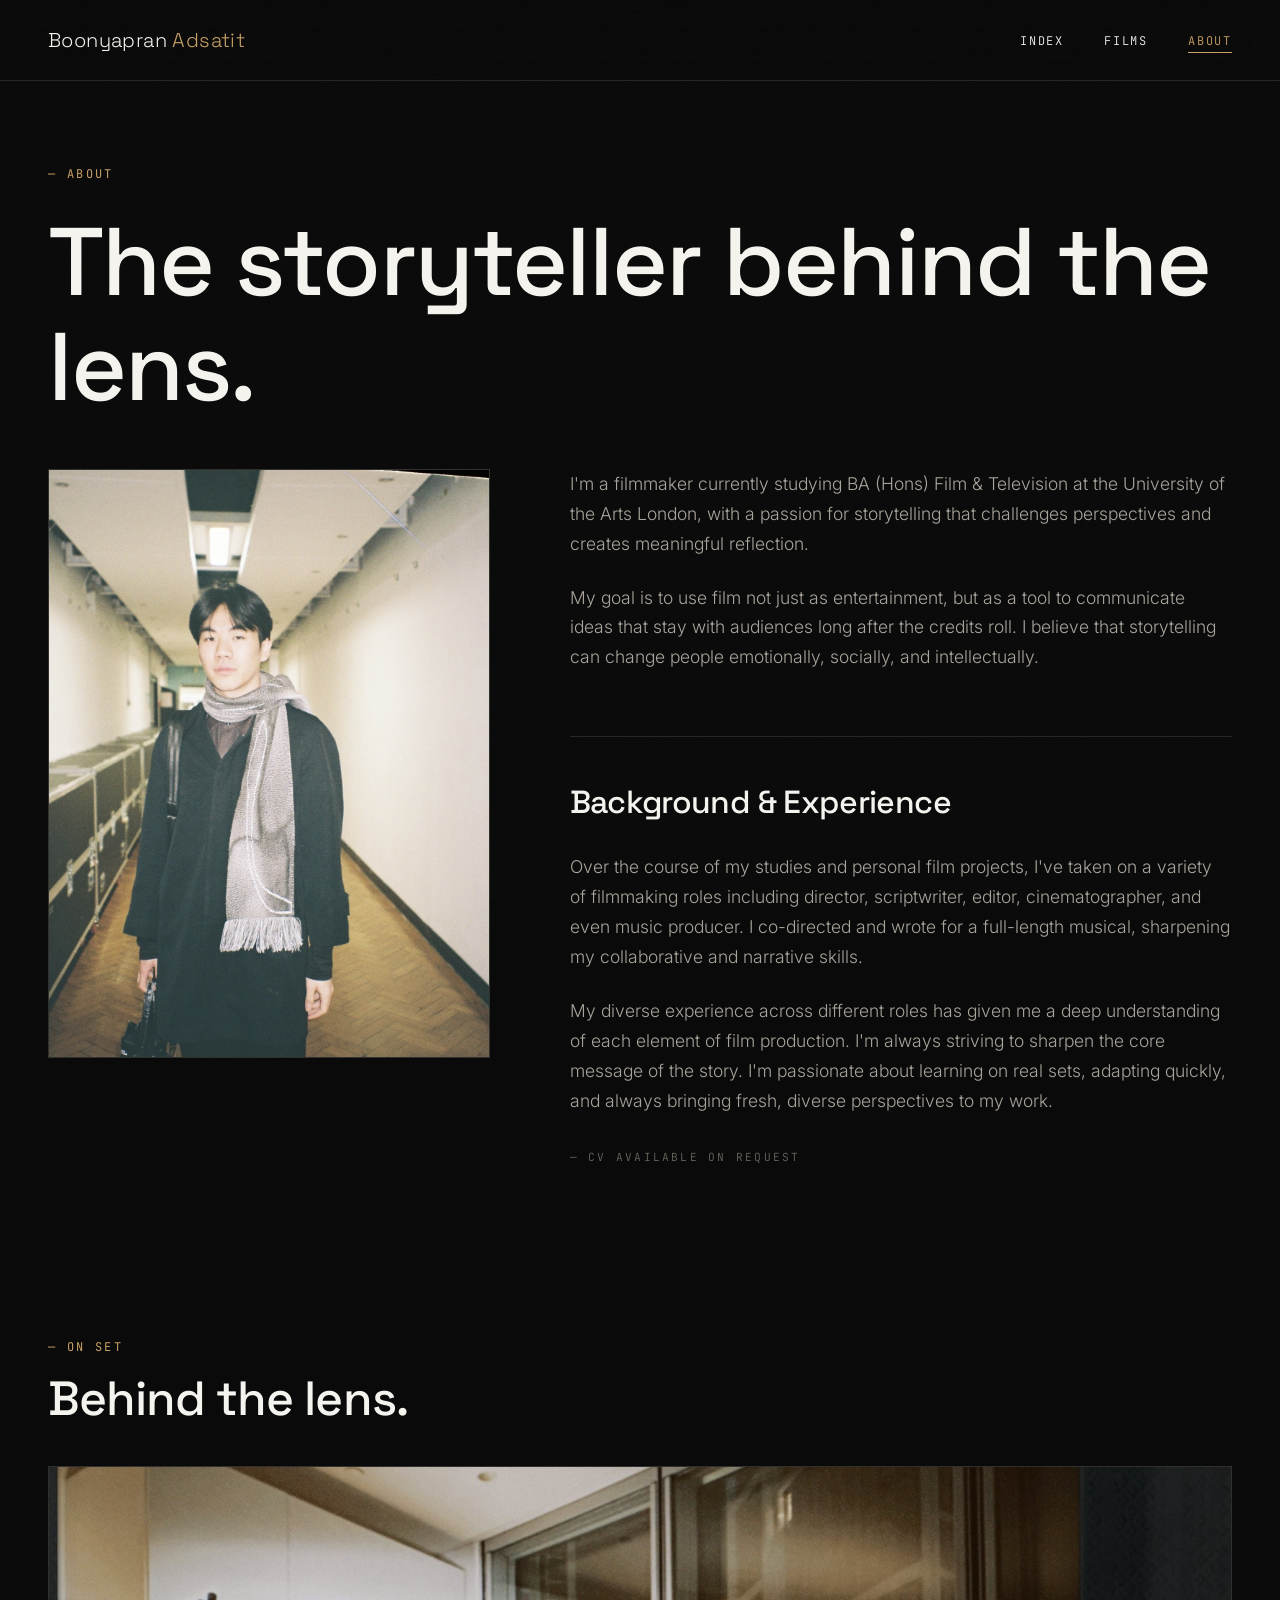
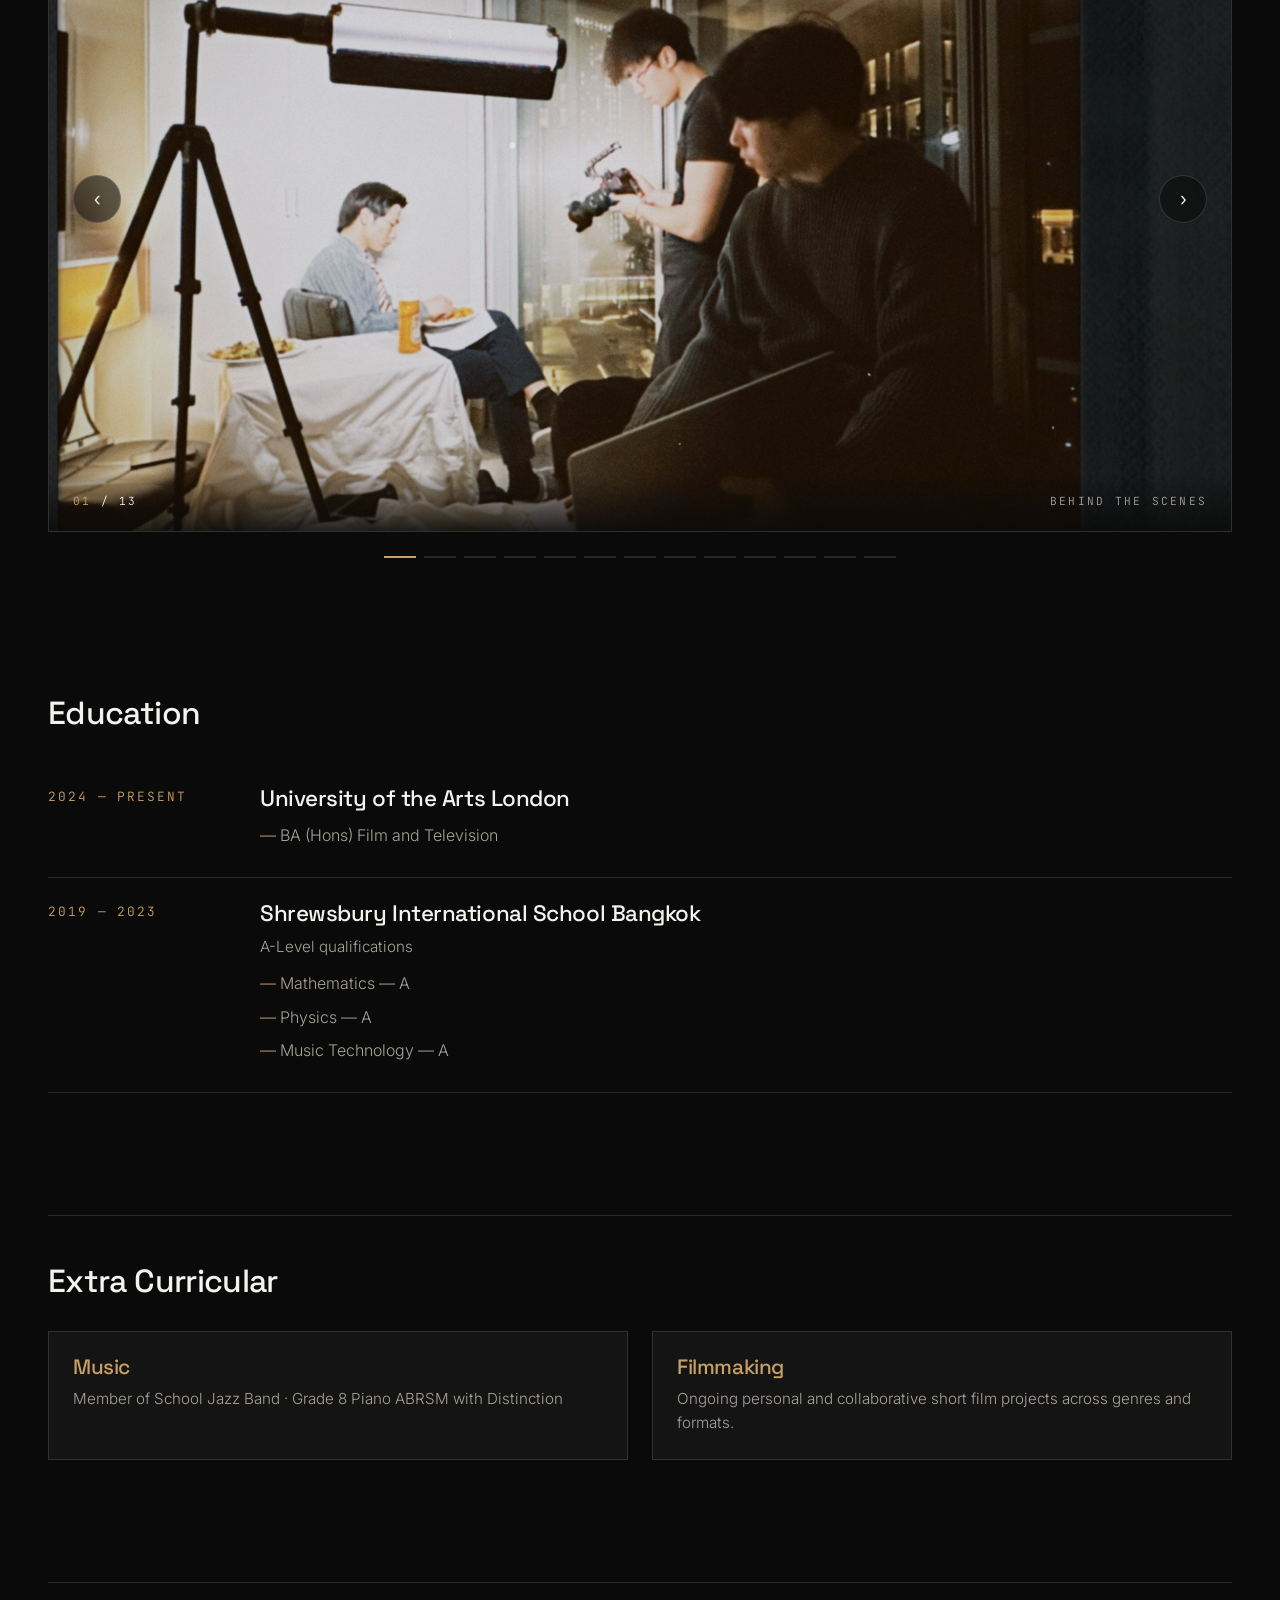
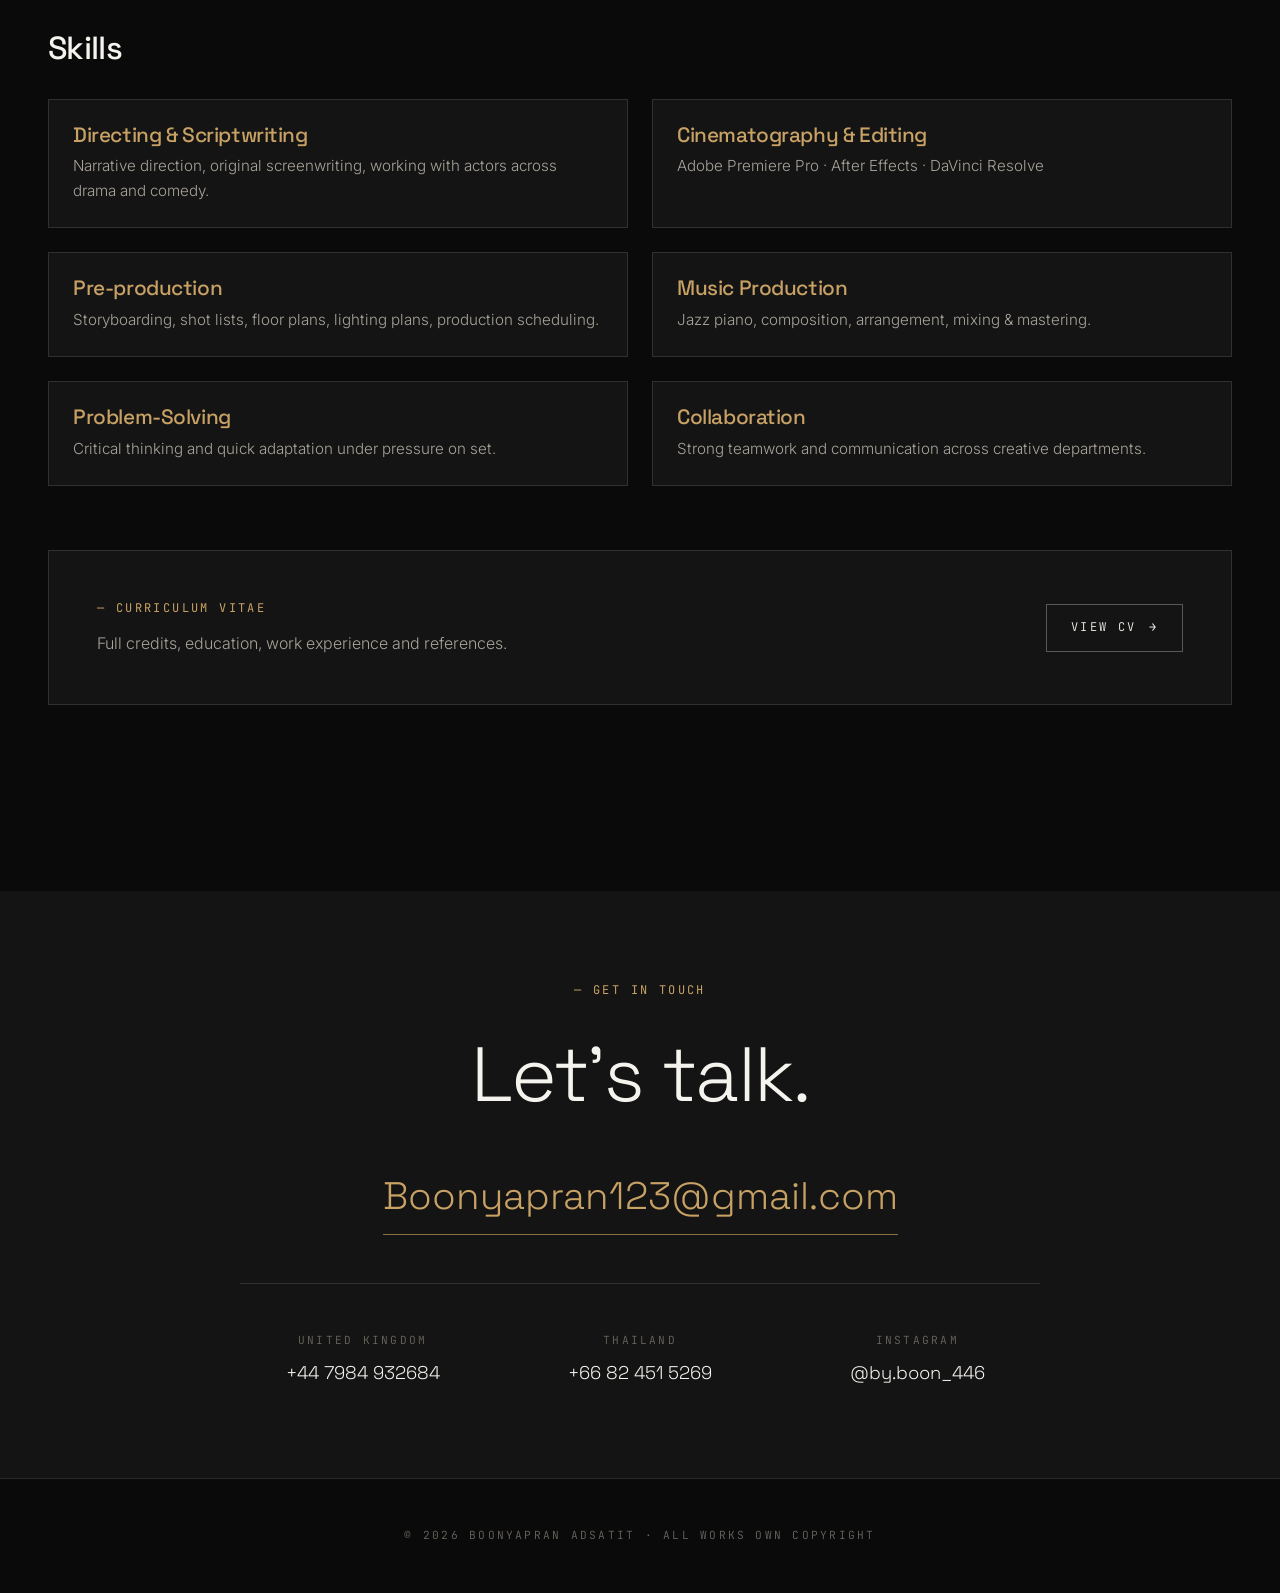
==== commit 52a96974: "Add files via upload" ====
--- a/about.html
+++ b/about.html
@@ -8,9 +8,9 @@
 
   <link rel="preconnect" href="https://fonts.googleapis.com" />
   <link rel="preconnect" href="https://fonts.gstatic.com" crossorigin />
-  <link href="https://fonts.googleapis.com/css2?family=Cormorant+Garamond:ital,wght@0,300;0,400;0,500;1,300;1,400&family=Inter:wght@300;400;500&family=JetBrains+Mono:wght@400&display=swap" rel="stylesheet" />
-
-  <link rel="stylesheet" href="style.css?v=23" />
+  <link href="https://fonts.googleapis.com/css2?family=Cormorant+Garamond:ital,wght@0,300;0,400;0,500;1,300;1,400&family=Space+Grotesk:wght@400;500;600&family=Inter:wght@300;400;500&family=JetBrains+Mono:wght@400&display=swap" rel="stylesheet" />
+
+  <link rel="stylesheet" href="style.css?v=25" />
 </head>
 <body>
 
--- a/style.css
+++ b/style.css
@@ -16,7 +16,7 @@
   --rule: rgba(245, 243, 238, 0.12);
   --rule-strong: rgba(245, 243, 238, 0.3);
 
-  --font-display: 'Cormorant Garamond', 'Times New Roman', serif;
+  --font-display: 'Space Grotesk', 'Inter', sans-serif;
   --font-body: 'Inter', -apple-system, sans-serif;
   --font-mono: 'JetBrains Mono', 'Courier New', monospace;
 
@@ -78,15 +78,26 @@
 
 h1, h2, h3, h4 {
   font-family: var(--font-display);
-  font-weight: 400;
+  font-weight: 500;
   line-height: 1.1;
-  letter-spacing: -0.01em;
+  letter-spacing: -0.02em;
+}
+
+h1 em, h2 em, h3 em, h4 em,
+.nav-brand, .nav-brand span,
+.hero-video-title, .hero-title em,
+.project-title, .project-title em,
+.section-header h2, .about-preview-text h2,
+.films-intro h1, .about-hero h1, .contact h2,
+.category-divider h2, .film-card-title,
+.bts-section h3, .about-section h3,
+.timeline-body h4, .skill-item h4 {
+  font-style: normal;
 }
 
 .display {
   font-family: var(--font-display);
   font-weight: 300;
-  font-style: italic;
   font-size: clamp(3rem, 9vw, 8rem);
   line-height: 0.95;
   letter-spacing: -0.03em;
@@ -147,7 +158,6 @@
 .nav-brand {
   font-family: var(--font-display);
   font-size: 1.25rem;
-  font-style: italic;
   letter-spacing: 0.02em;
 }
 
@@ -310,7 +320,6 @@
 .hero-video-title {
   font-family: var(--font-display);
   font-weight: 300;
-  font-style: italic;
   font-size: clamp(3.5rem, 11vw, 9rem);
   line-height: 0.95;
   letter-spacing: -0.03em;
@@ -322,7 +331,6 @@
 .hero-video-title em {
   display: block;
   color: var(--accent);
-  font-style: italic;
   font-weight: 300;
 }
 
@@ -414,7 +422,6 @@
 .hero-title em {
   display: block;
   color: var(--accent);
-  font-style: italic;
   font-weight: 300;
 }
 
@@ -470,7 +477,6 @@
 
 .category-divider h2 {
   font-family: var(--font-display);
-  font-style: italic;
   font-weight: 300;
   font-size: clamp(2.5rem, 6vw, 4.5rem);
   line-height: 1;
@@ -500,7 +506,6 @@
 
 .section-header h2 {
   font-size: clamp(2.5rem, 6vw, 4.5rem);
-  font-style: italic;
   font-weight: 300;
   letter-spacing: -0.02em;
 }
@@ -574,7 +579,6 @@
 .about-preview-text h2 {
   font-size: clamp(2rem, 4vw, 3rem);
   margin-bottom: 2rem;
-  font-style: italic;
   line-height: 1.1;
 }
 
@@ -737,7 +741,6 @@
 
 .film-card-title {
   font-family: var(--font-display);
-  font-style: italic;
   font-size: 1.5rem;
   font-weight: 400;
   line-height: 1.1;
@@ -834,7 +837,6 @@
 
 .films-intro h1 {
   font-size: clamp(3rem, 8vw, 6rem);
-  font-style: italic;
   margin-bottom: 1.5rem;
   text-shadow: 0 2px 30px rgba(0, 0, 0, 0.5);
 }
@@ -871,7 +873,6 @@
 
 .project-title {
   font-size: clamp(2.5rem, 6vw, 5rem);
-  font-style: italic;
   font-weight: 300;
   line-height: 1;
   letter-spacing: -0.02em;
@@ -1071,7 +1072,6 @@
 
 .bts-section h3 {
   font-family: var(--font-display);
-  font-style: italic;
   font-size: clamp(2rem, 4vw, 3rem);
   margin-bottom: 2.5rem;
   line-height: 1.1;
@@ -1313,7 +1313,6 @@
 
 .about-hero h1 {
   font-size: clamp(3rem, 8vw, 6rem);
-  font-style: italic;
   margin-bottom: 1.5rem;
 }
 
@@ -1383,7 +1382,6 @@
 
 .about-section h3 {
   font-family: var(--font-display);
-  font-style: italic;
   font-size: 2rem;
   margin-bottom: 2rem;
 }
@@ -1414,7 +1412,6 @@
 .timeline-body h4 {
   font-family: var(--font-display);
   font-size: 1.4rem;
-  font-style: italic;
   margin-bottom: 0.5rem;
 }
 
@@ -1457,7 +1454,6 @@
 
 .skill-item h4 {
   font-family: var(--font-display);
-  font-style: italic;
   font-size: 1.3rem;
   margin-bottom: 0.5rem;
   color: var(--accent);
@@ -1527,7 +1523,6 @@
 
 .contact h2 {
   font-size: clamp(2.5rem, 6vw, 5rem);
-  font-style: italic;
   margin-bottom: 3rem;
   font-weight: 300;
 }
@@ -1535,7 +1530,6 @@
 .contact-email {
   display: inline-block;
   font-family: var(--font-display);
-  font-style: italic;
   font-size: clamp(1.5rem, 3vw, 2.5rem);
   color: var(--accent);
   border-bottom: 1px solid var(--accent-dim);
@@ -1574,7 +1568,6 @@
 
 .contact-item .value {
   font-family: var(--font-display);
-  font-style: italic;
   font-size: 1.15rem;
   color: var(--ink);
 }
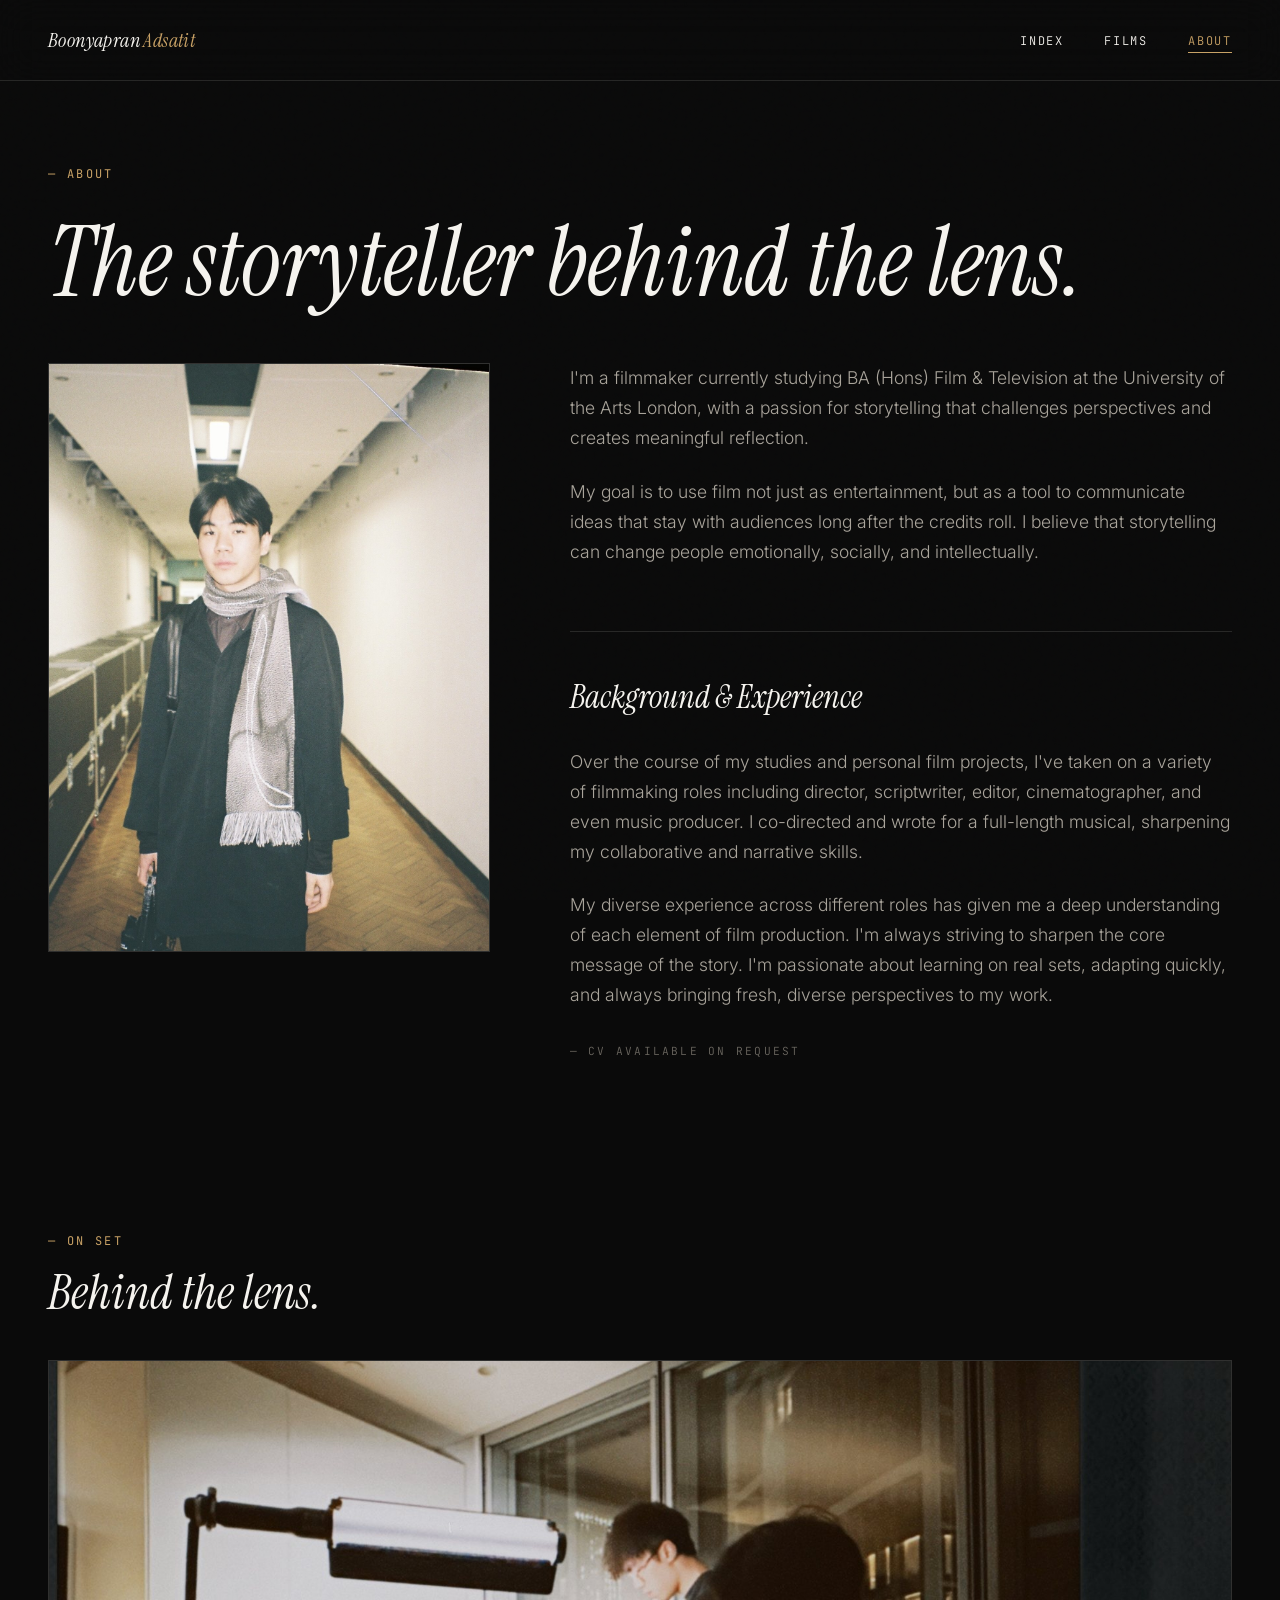
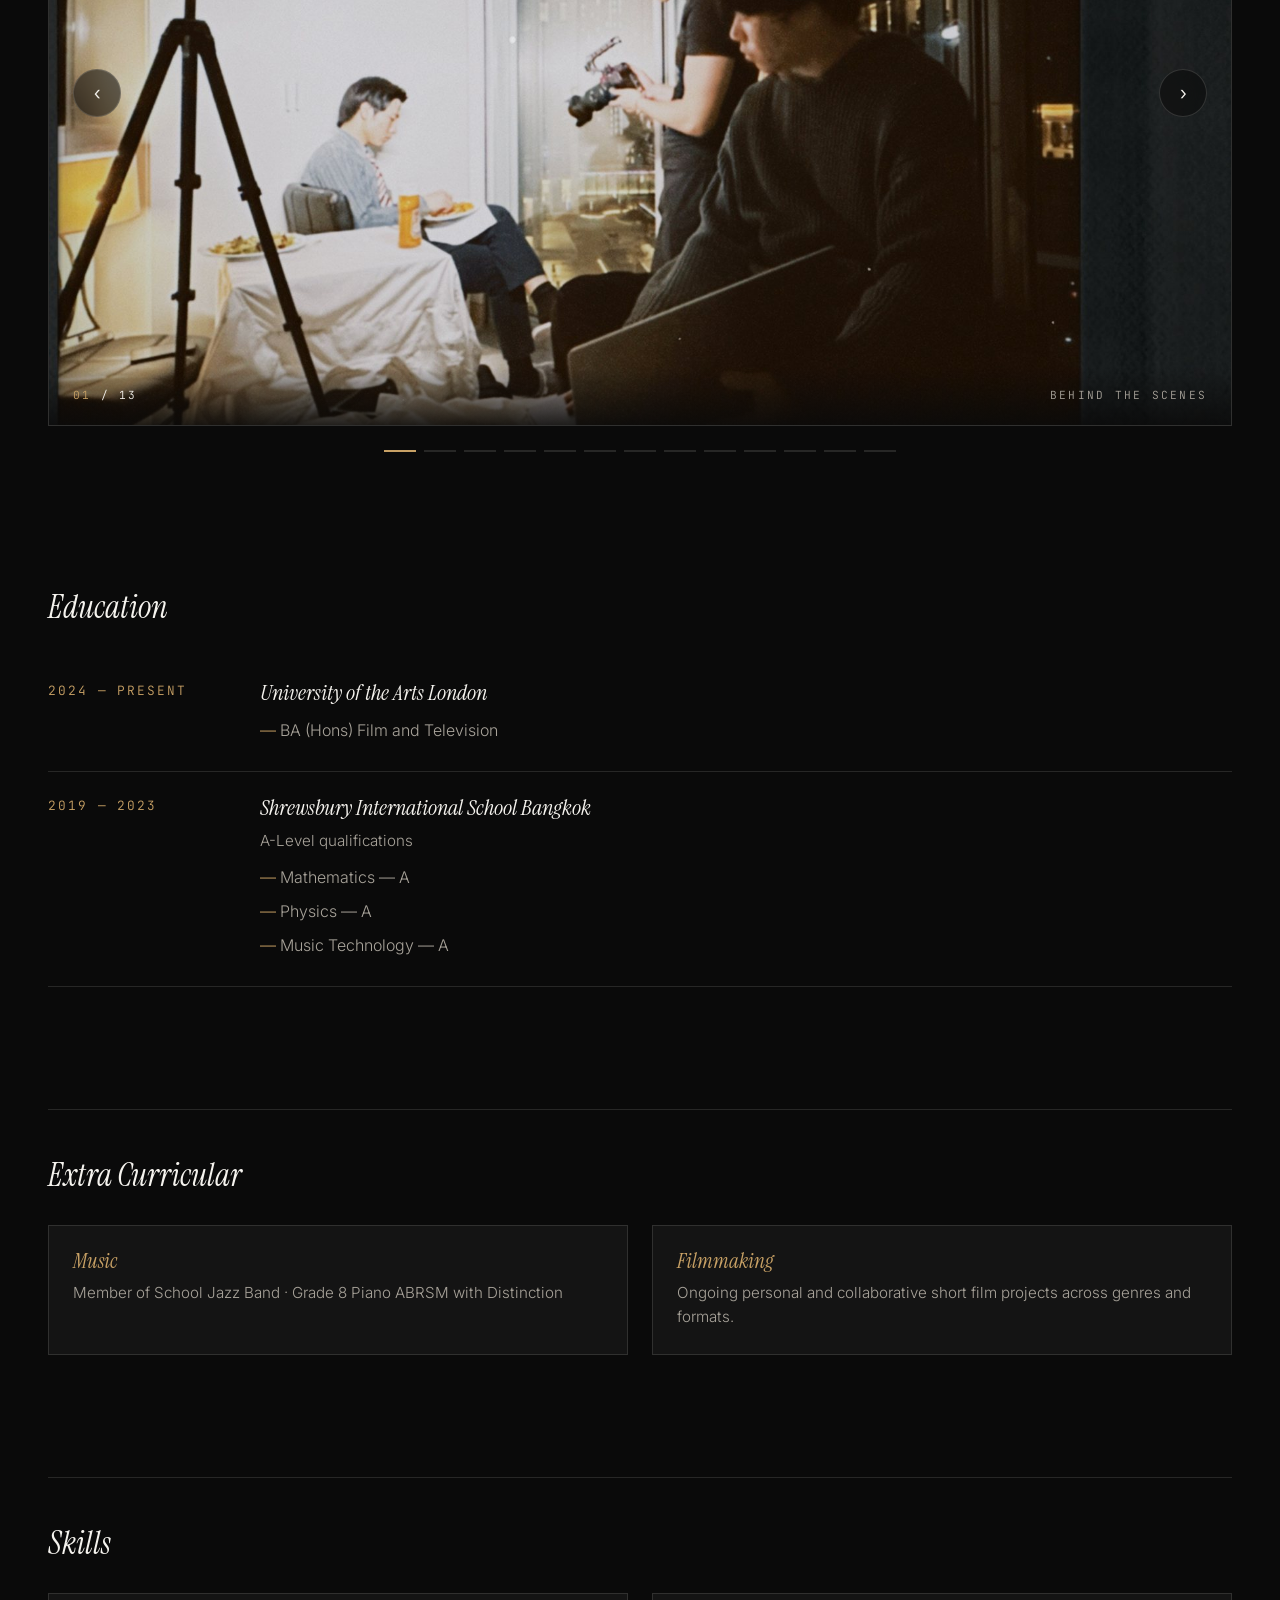
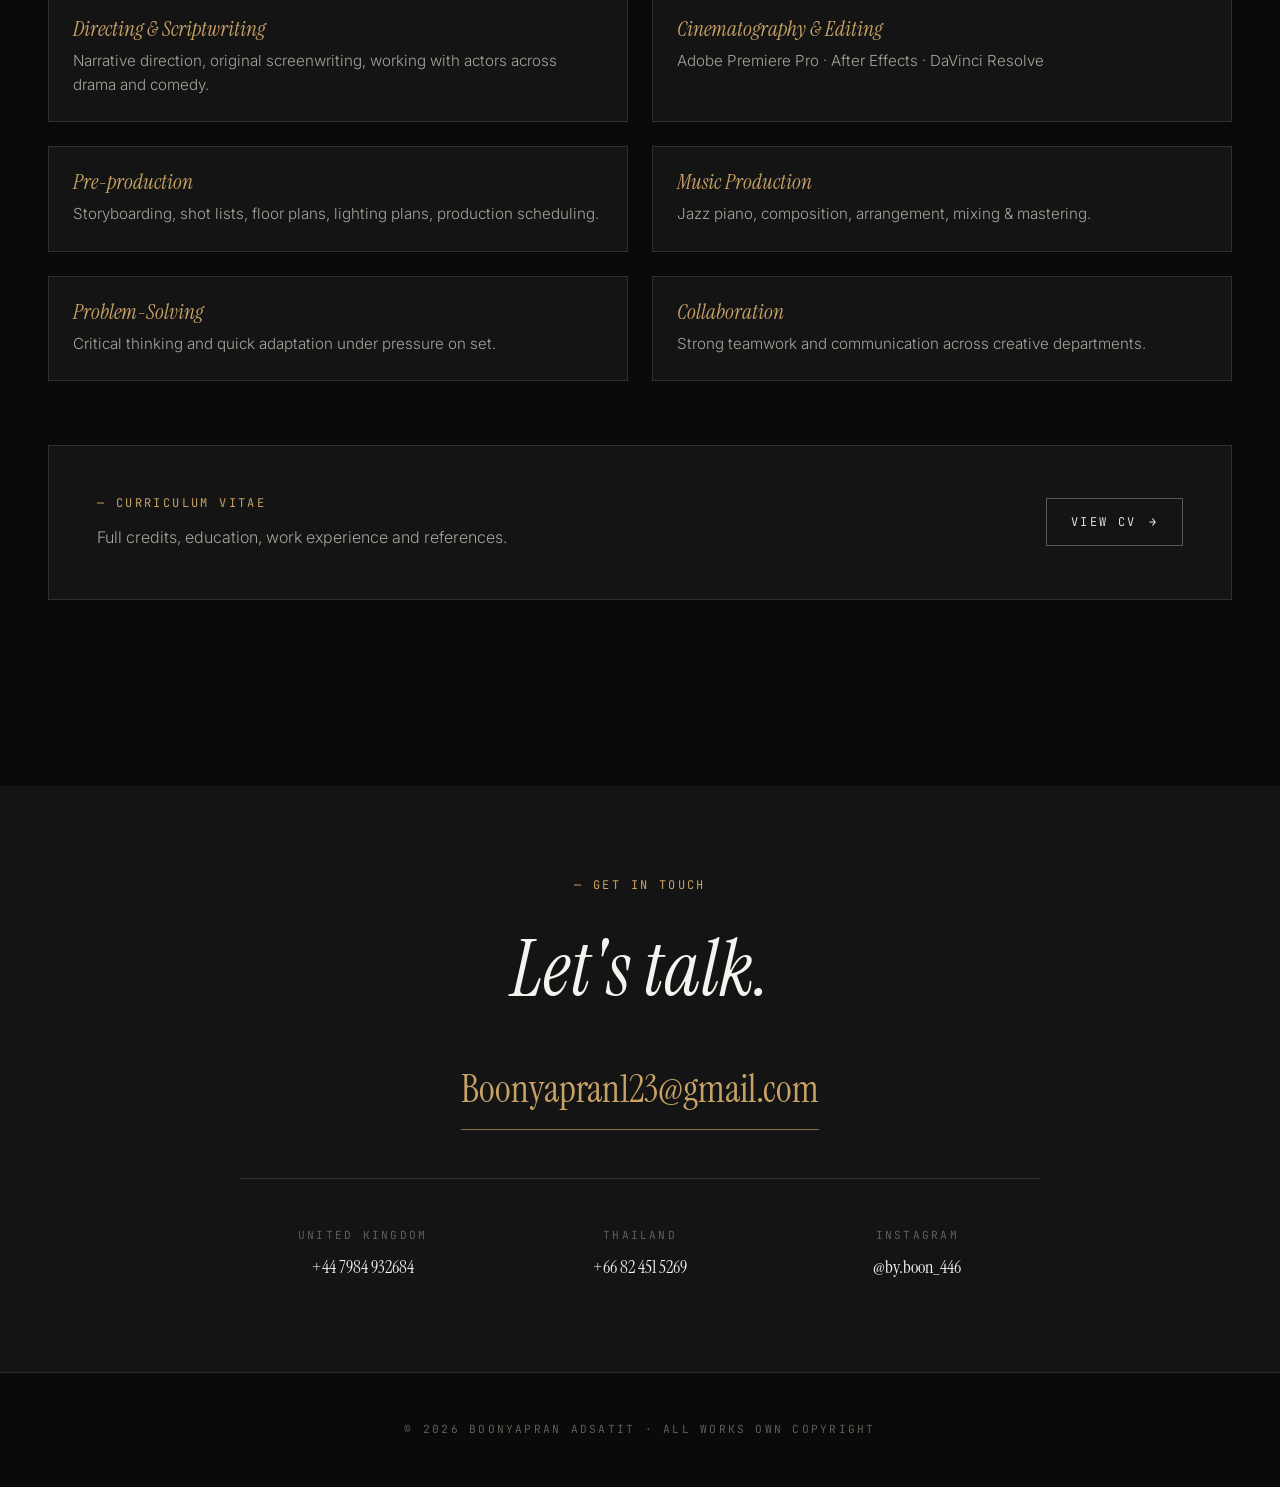
==== commit 760bf763: "Add files via upload" ====
--- a/about.html
+++ b/about.html
@@ -8,9 +8,9 @@
 
   <link rel="preconnect" href="https://fonts.googleapis.com" />
   <link rel="preconnect" href="https://fonts.gstatic.com" crossorigin />
-  <link href="https://fonts.googleapis.com/css2?family=Cormorant+Garamond:ital,wght@0,300;0,400;0,500;1,300;1,400&family=Space+Grotesk:wght@400;500;600&family=Inter:wght@300;400;500&family=JetBrains+Mono:wght@400&display=swap" rel="stylesheet" />
-
-  <link rel="stylesheet" href="style.css?v=25" />
+  <link href="https://fonts.googleapis.com/css2?family=Cormorant+Garamond:ital,wght@0,300;0,400;0,500;1,300;1,400&family=Instrument+Serif:ital@0;1&family=Inter:wght@300;400;500&family=JetBrains+Mono:wght@400&display=swap" rel="stylesheet" />
+
+  <link rel="stylesheet" href="style.css?v=26" />
 </head>
 <body>
 
--- a/style.css
+++ b/style.css
@@ -16,7 +16,7 @@
   --rule: rgba(245, 243, 238, 0.12);
   --rule-strong: rgba(245, 243, 238, 0.3);
 
-  --font-display: 'Space Grotesk', 'Inter', sans-serif;
+  --font-display: 'Instrument Serif', 'Cormorant Garamond', serif;
   --font-body: 'Inter', -apple-system, sans-serif;
   --font-mono: 'JetBrains Mono', 'Courier New', monospace;
 
@@ -78,9 +78,9 @@
 
 h1, h2, h3, h4 {
   font-family: var(--font-display);
-  font-weight: 500;
+  font-weight: 400;
   line-height: 1.1;
-  letter-spacing: -0.02em;
+  letter-spacing: 0;
 }
 
 h1 em, h2 em, h3 em, h4 em,
@@ -92,7 +92,7 @@
 .category-divider h2, .film-card-title,
 .bts-section h3, .about-section h3,
 .timeline-body h4, .skill-item h4 {
-  font-style: normal;
+  font-style: italic;
 }
 
 .display {
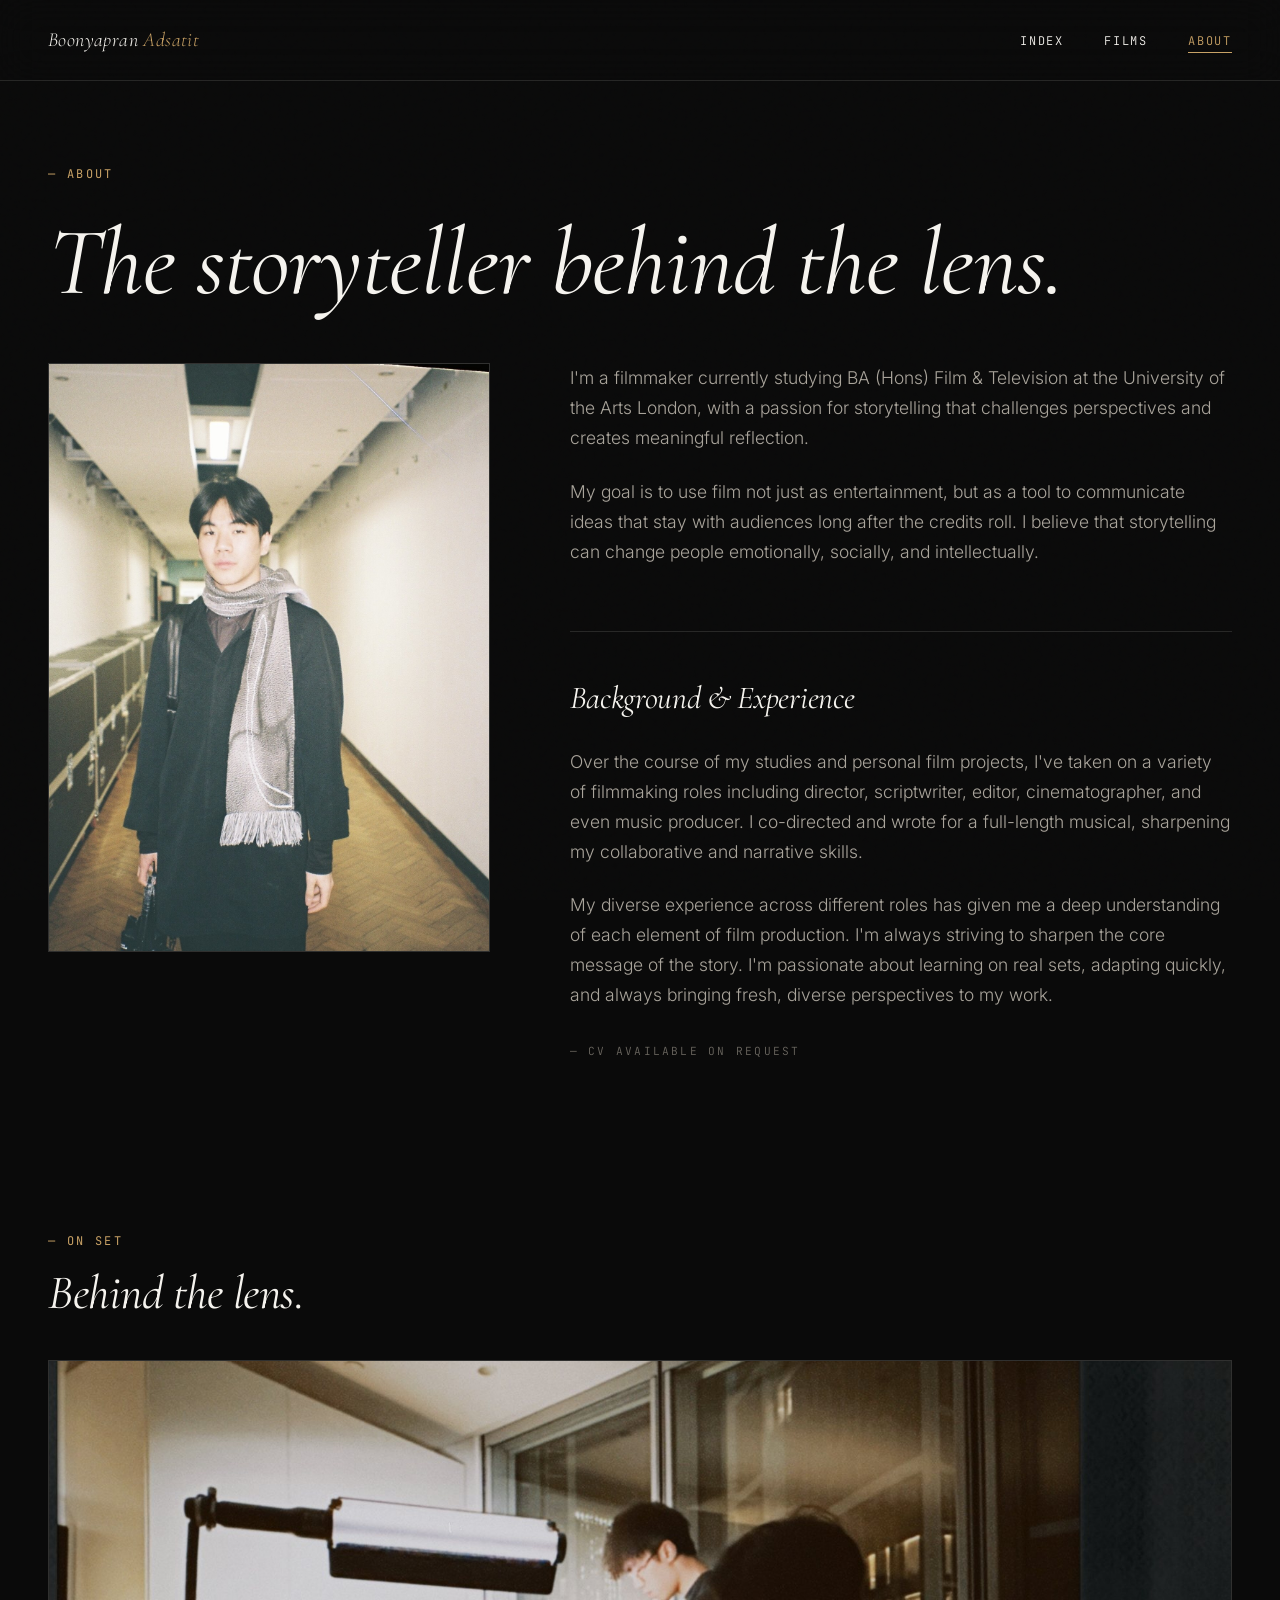
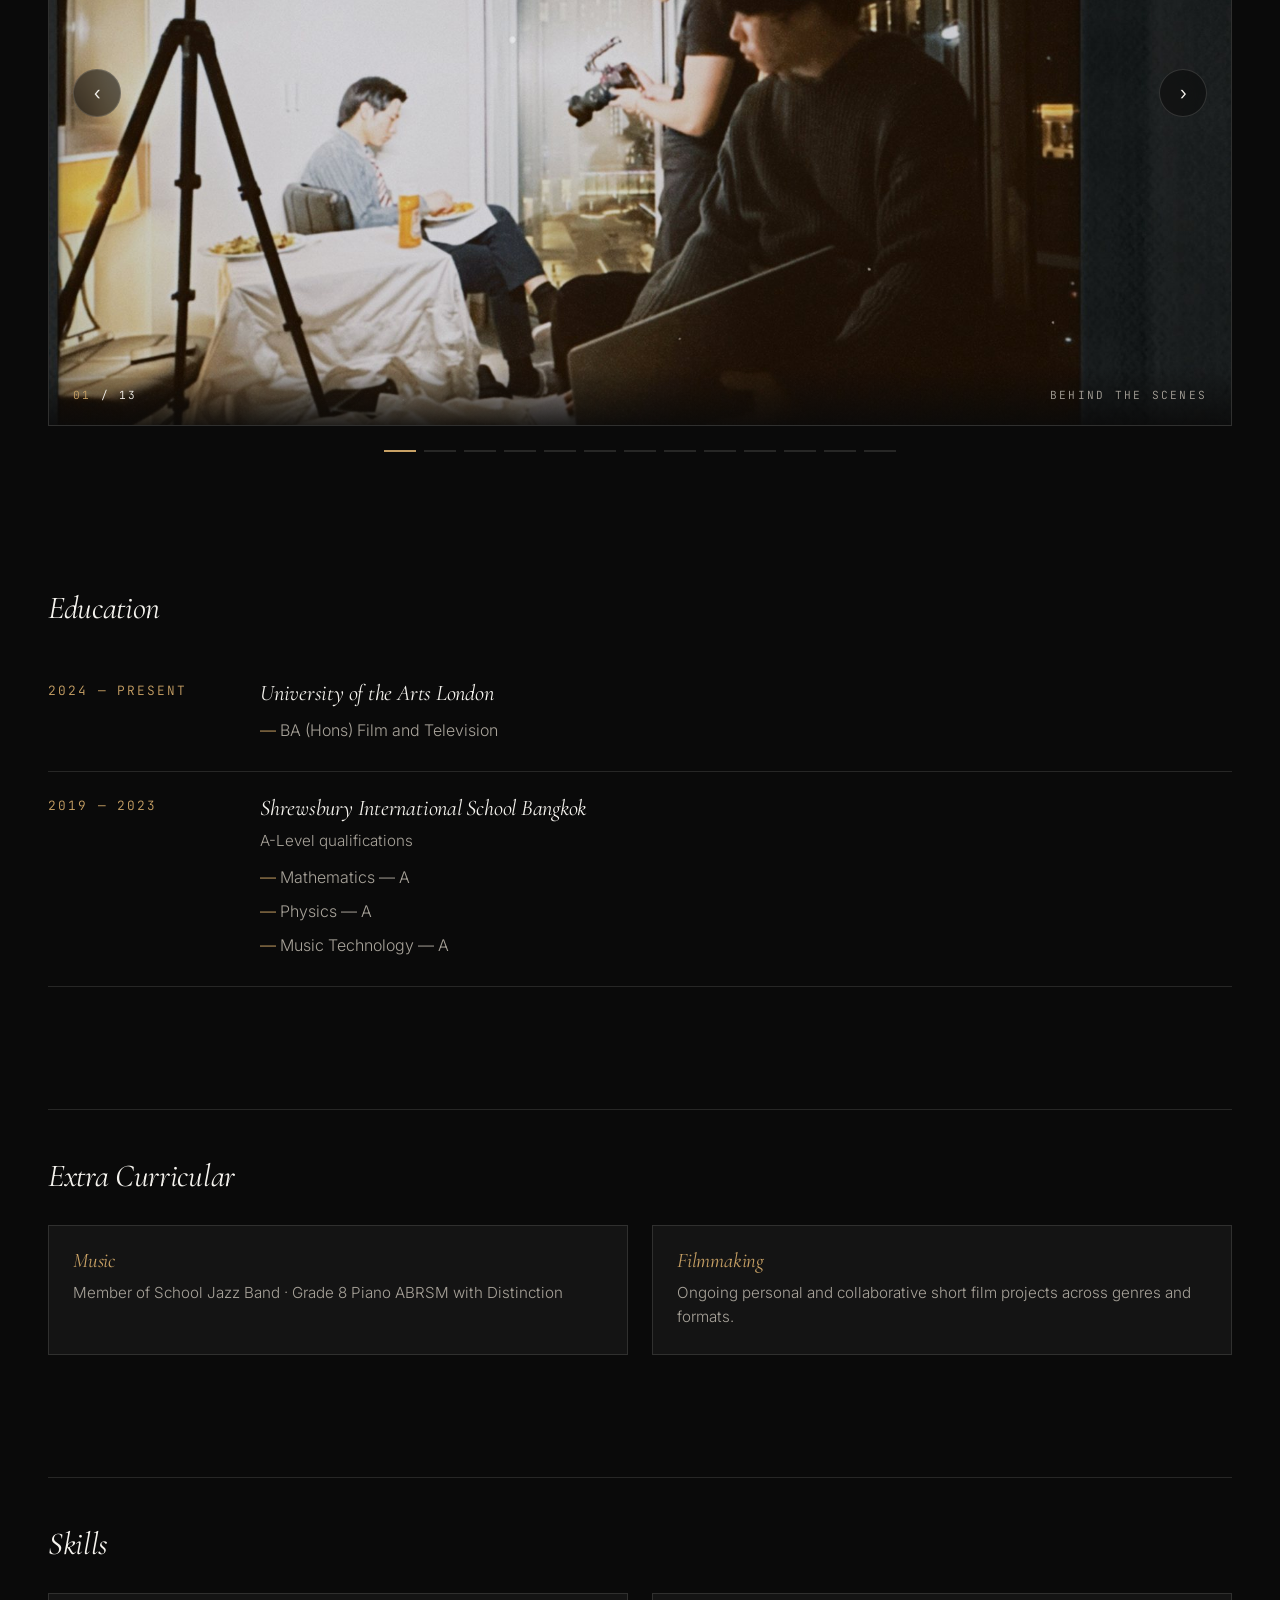
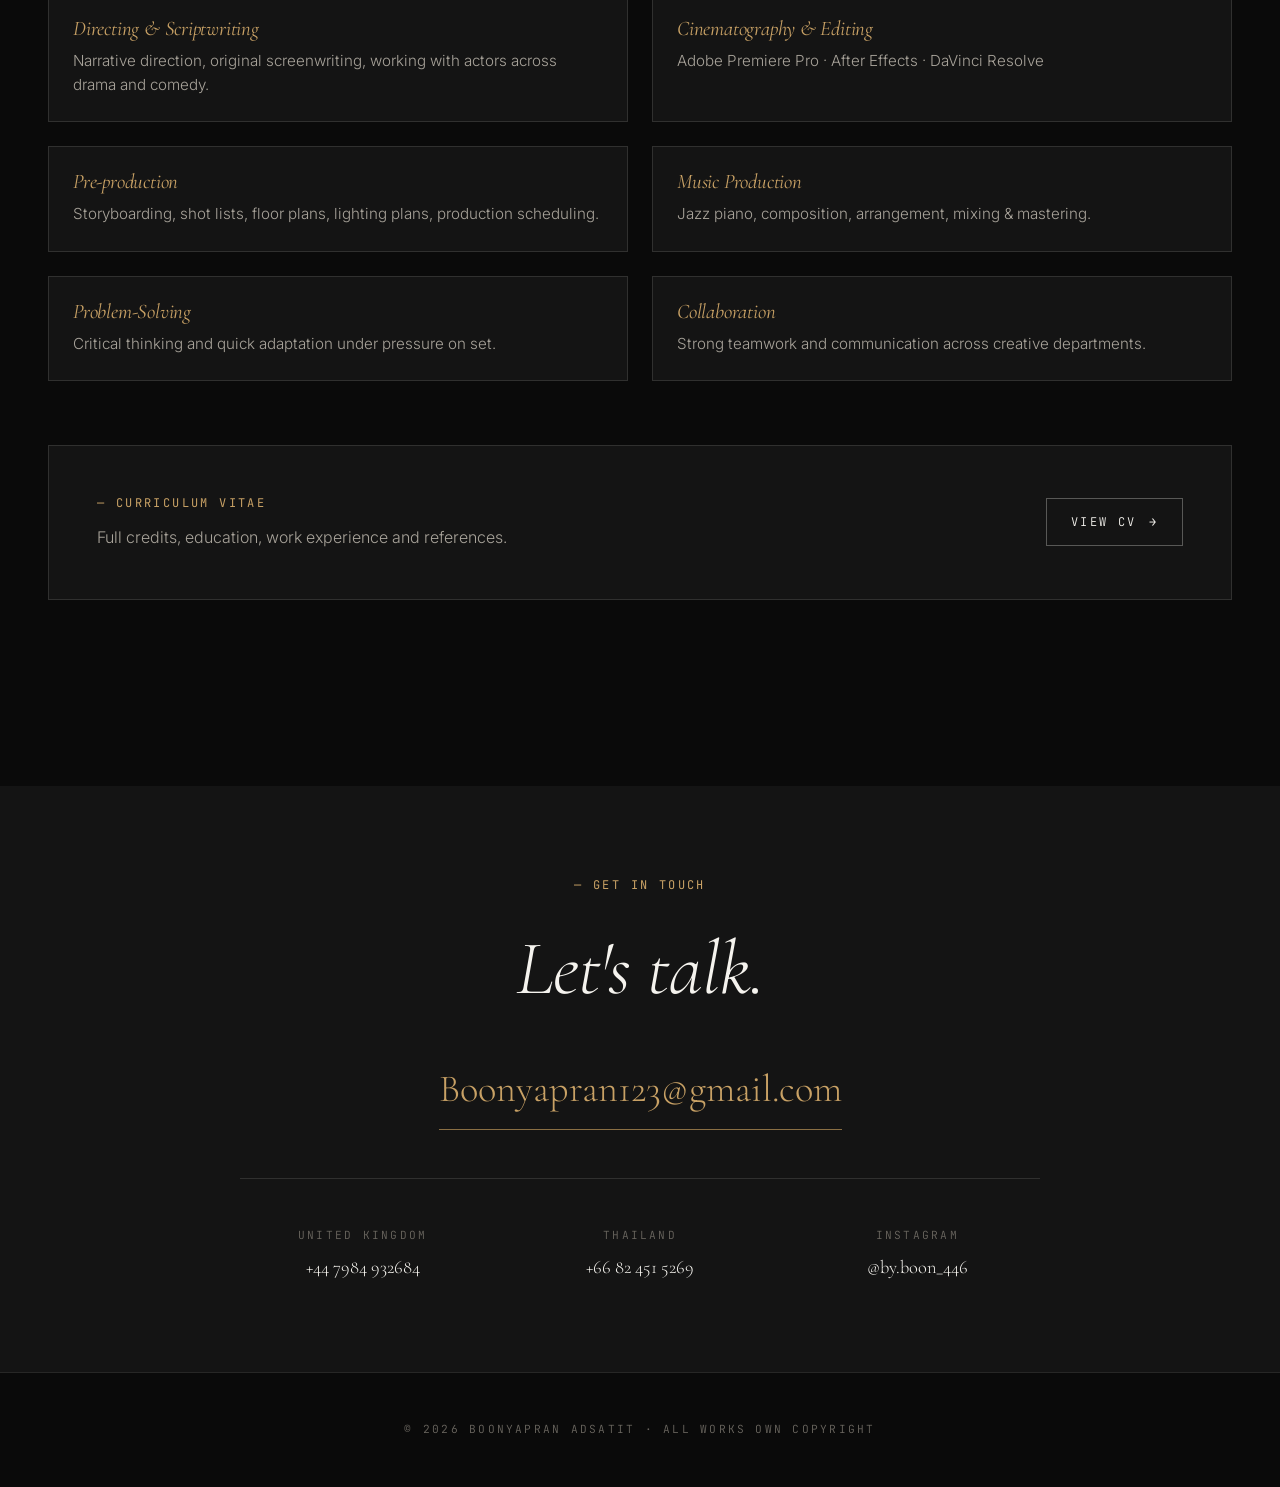
==== commit 29b9e17d: "Add files via upload" ====
--- a/about.html
+++ b/about.html
@@ -8,9 +8,9 @@
 
   <link rel="preconnect" href="https://fonts.googleapis.com" />
   <link rel="preconnect" href="https://fonts.gstatic.com" crossorigin />
-  <link href="https://fonts.googleapis.com/css2?family=Cormorant+Garamond:ital,wght@0,300;0,400;0,500;1,300;1,400&family=Instrument+Serif:ital@0;1&family=Inter:wght@300;400;500&family=JetBrains+Mono:wght@400&display=swap" rel="stylesheet" />
-
-  <link rel="stylesheet" href="style.css?v=26" />
+  <link href="https://fonts.googleapis.com/css2?family=Cormorant+Garamond:ital,wght@0,300;0,400;0,500;1,300;1,400&family=Inter:wght@300;400;500&family=JetBrains+Mono:wght@400&display=swap" rel="stylesheet" />
+
+  <link rel="stylesheet" href="style.css?v=27" />
 </head>
 <body>
 
--- a/style.css
+++ b/style.css
@@ -16,7 +16,7 @@
   --rule: rgba(245, 243, 238, 0.12);
   --rule-strong: rgba(245, 243, 238, 0.3);
 
-  --font-display: 'Instrument Serif', 'Cormorant Garamond', serif;
+  --font-display: 'Cormorant Garamond', 'Times New Roman', serif;
   --font-body: 'Inter', -apple-system, sans-serif;
   --font-mono: 'JetBrains Mono', 'Courier New', monospace;
 
@@ -80,7 +80,7 @@
   font-family: var(--font-display);
   font-weight: 400;
   line-height: 1.1;
-  letter-spacing: 0;
+  letter-spacing: -0.01em;
 }
 
 h1 em, h2 em, h3 em, h4 em,
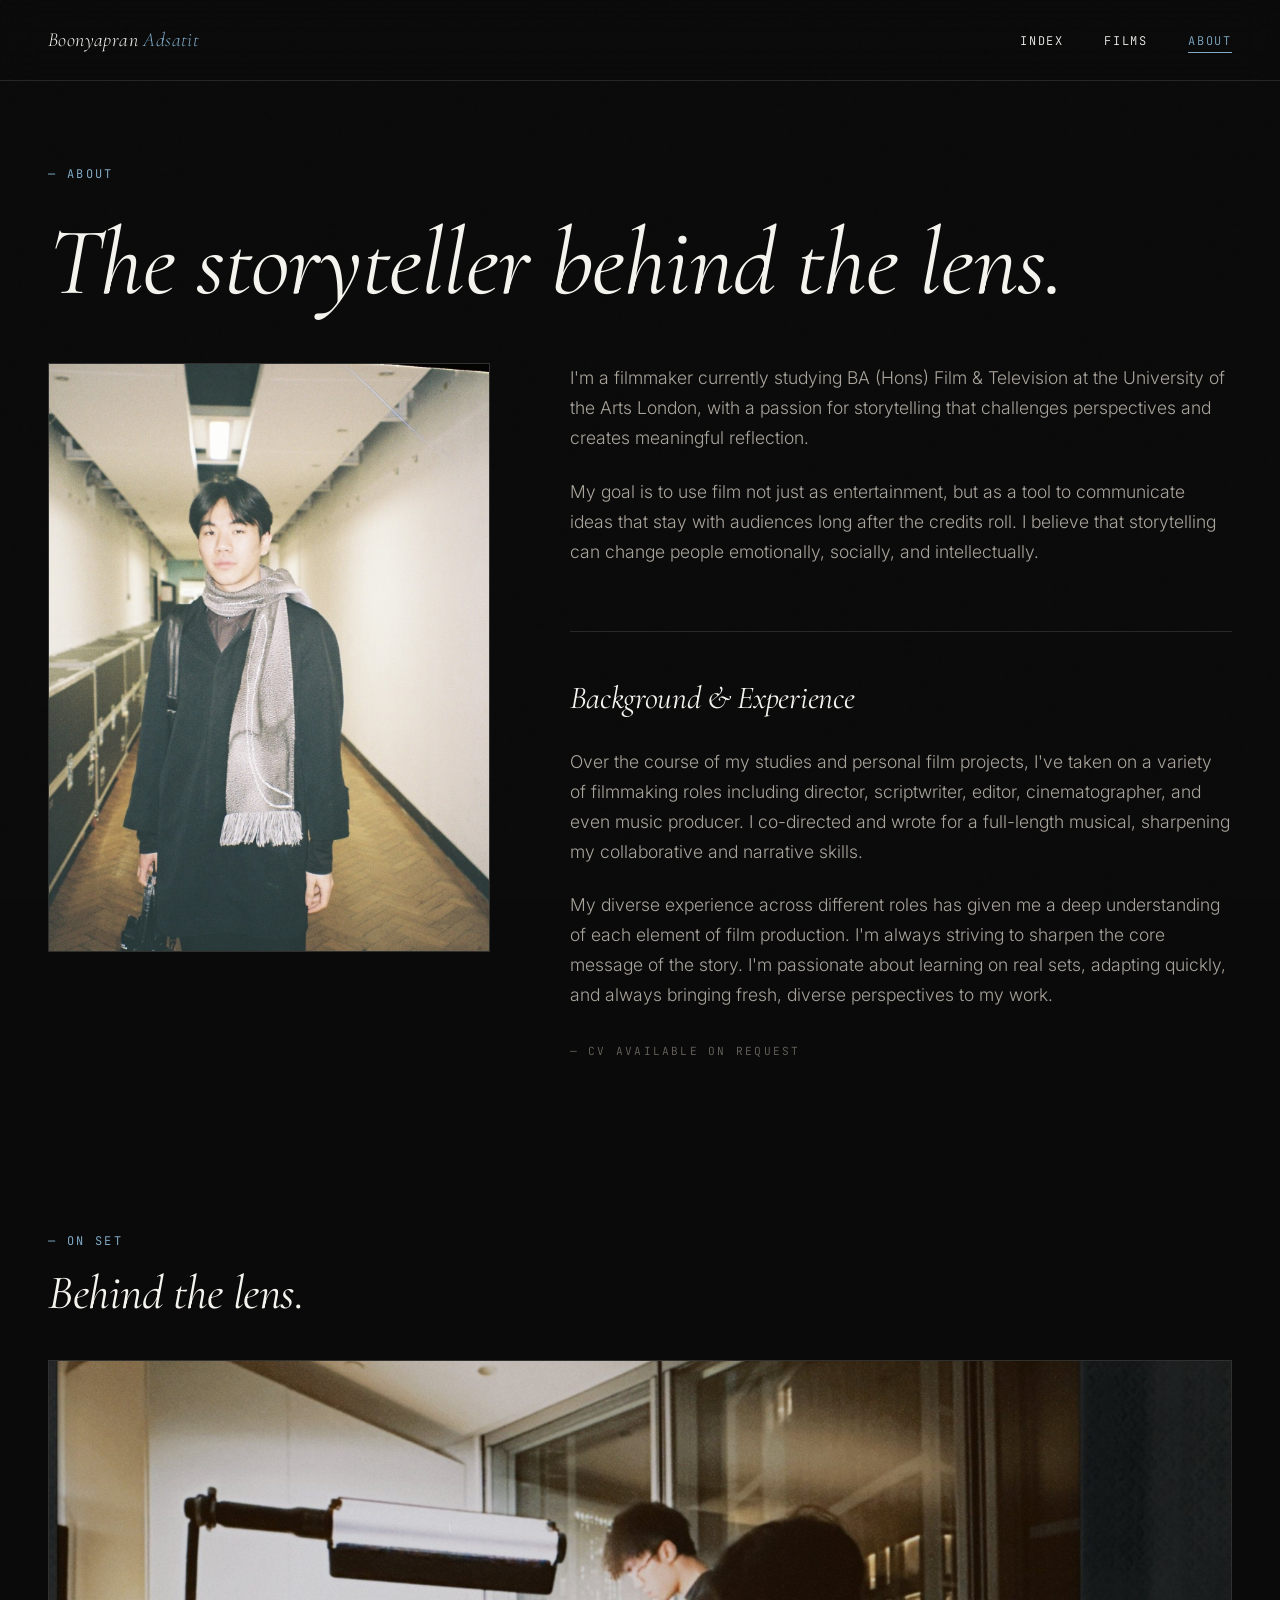
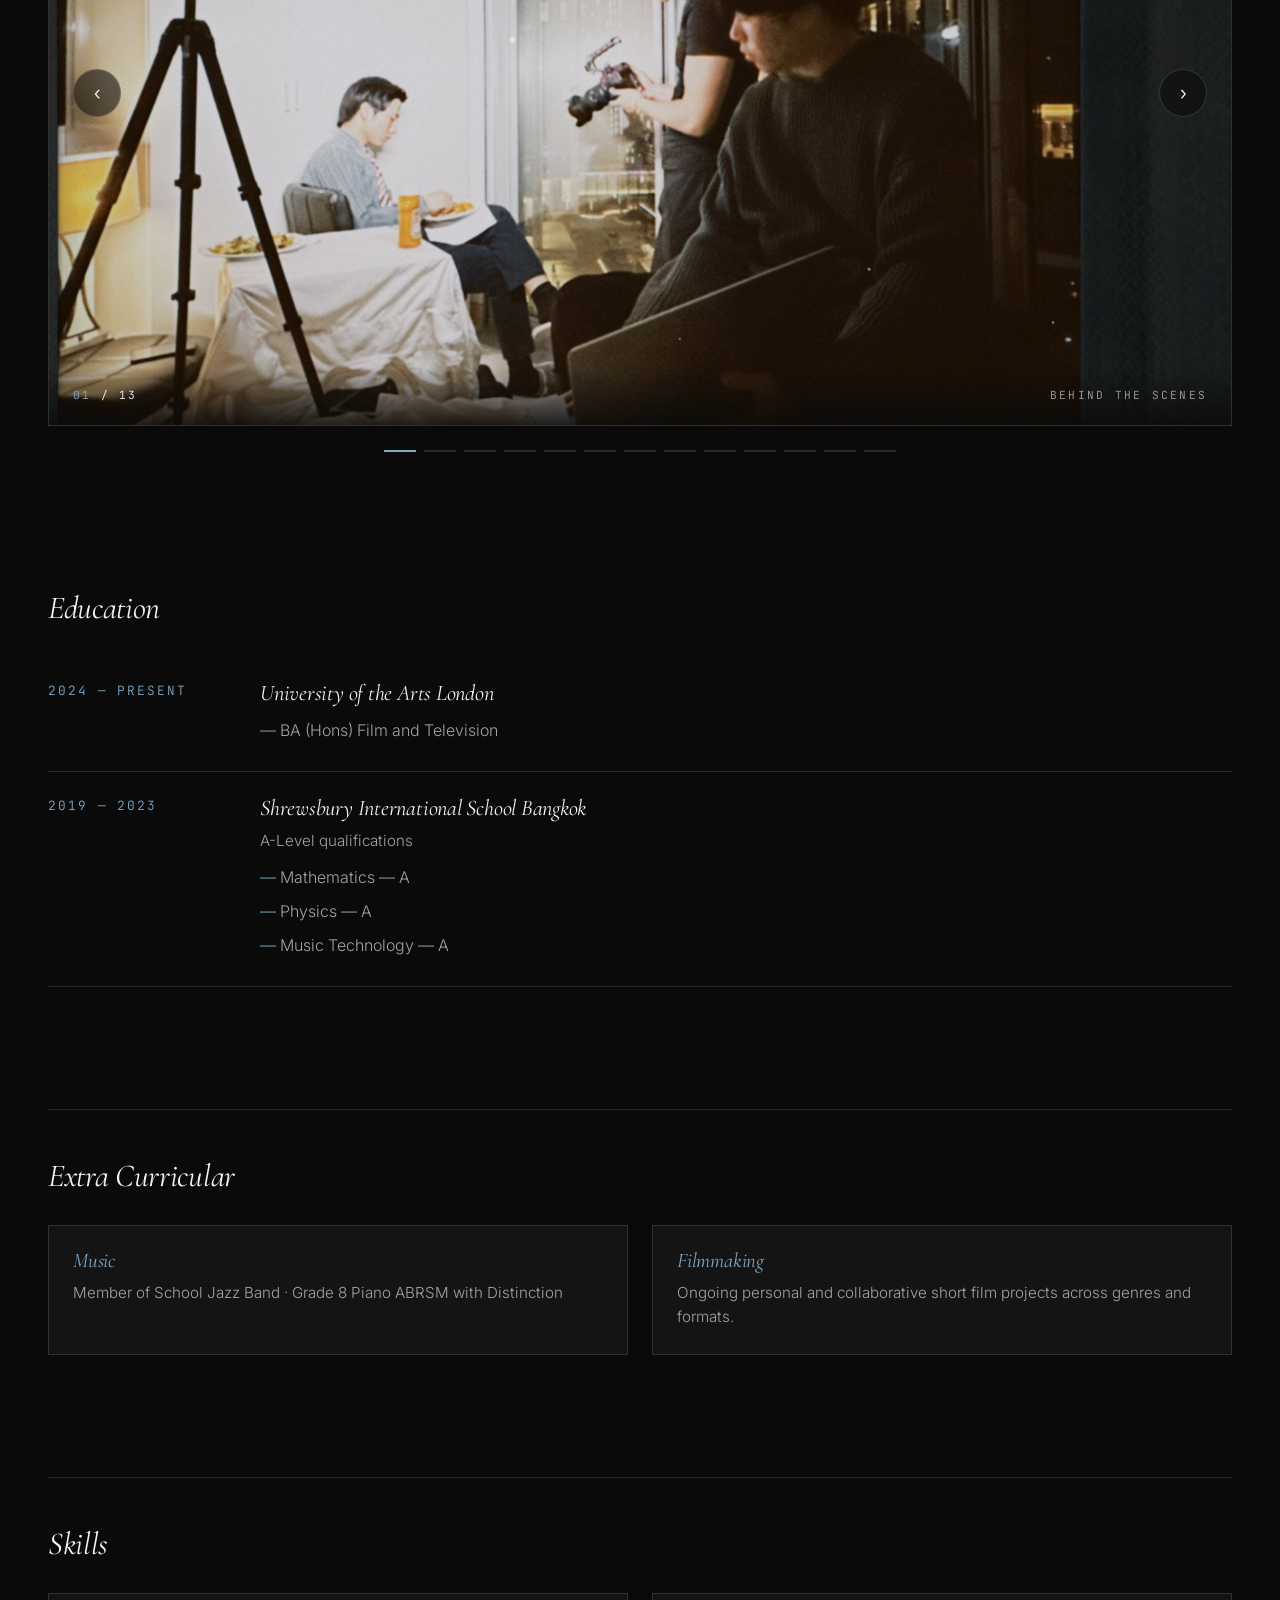
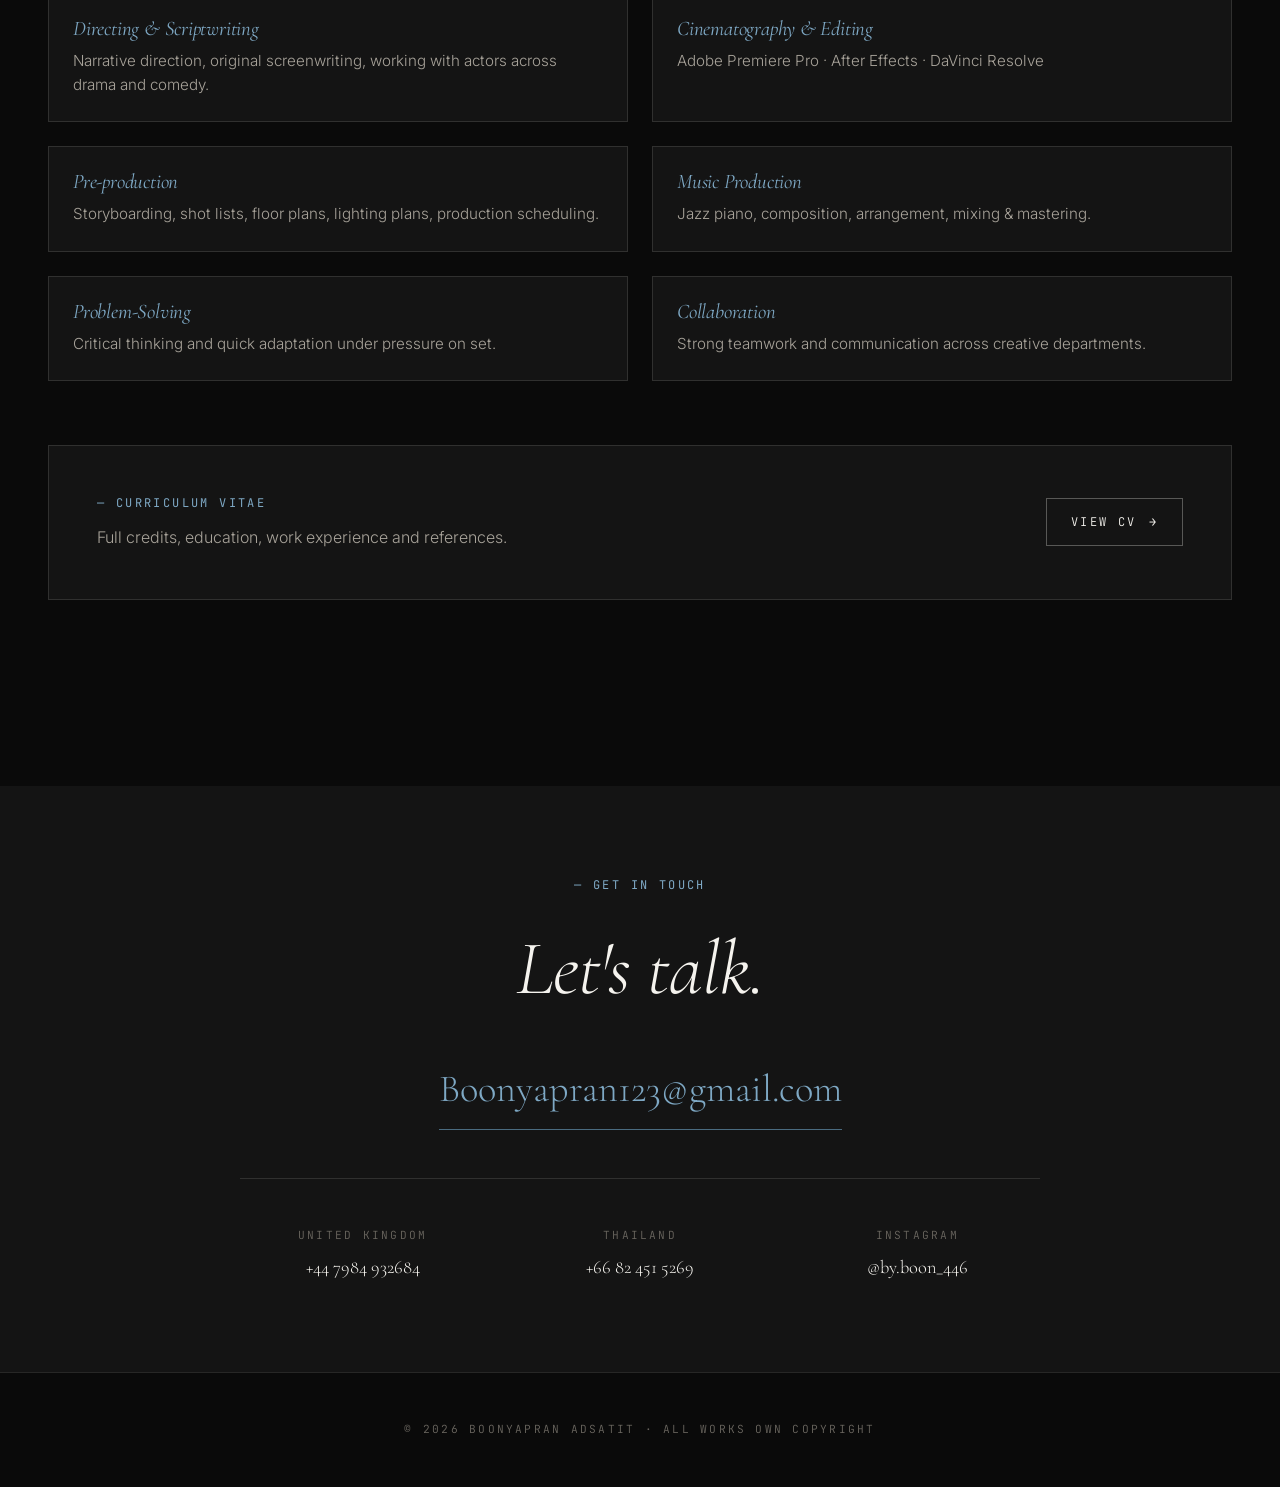
==== commit d2dde65b: "Add files via upload" ====
--- a/about.html
+++ b/about.html
@@ -10,7 +10,7 @@
   <link rel="preconnect" href="https://fonts.gstatic.com" crossorigin />
   <link href="https://fonts.googleapis.com/css2?family=Cormorant+Garamond:ital,wght@0,300;0,400;0,500;1,300;1,400&family=Inter:wght@300;400;500&family=JetBrains+Mono:wght@400&display=swap" rel="stylesheet" />
 
-  <link rel="stylesheet" href="style.css?v=27" />
+  <link rel="stylesheet" href="style.css?v=29" />
 </head>
 <body>
 
--- a/style.css
+++ b/style.css
@@ -11,8 +11,8 @@
   --ink: #f5f3ee;
   --ink-muted: #a8a39a;
   --ink-faded: #6b6760;
-  --accent: #c8a165;
-  --accent-dim: #8a6f44;
+  --accent: #7ea8c4;
+  --accent-dim: #4a6b80;
   --rule: rgba(245, 243, 238, 0.12);
   --rule-strong: rgba(245, 243, 238, 0.3);
 
@@ -997,7 +997,7 @@
   margin-top: 2rem;
   padding: 1.5rem;
   border: 1px solid var(--accent-dim);
-  background: rgba(200, 161, 101, 0.06);
+  background: rgba(126, 168, 196, 0.06);
 }
 
 .project-awards .eyebrow {
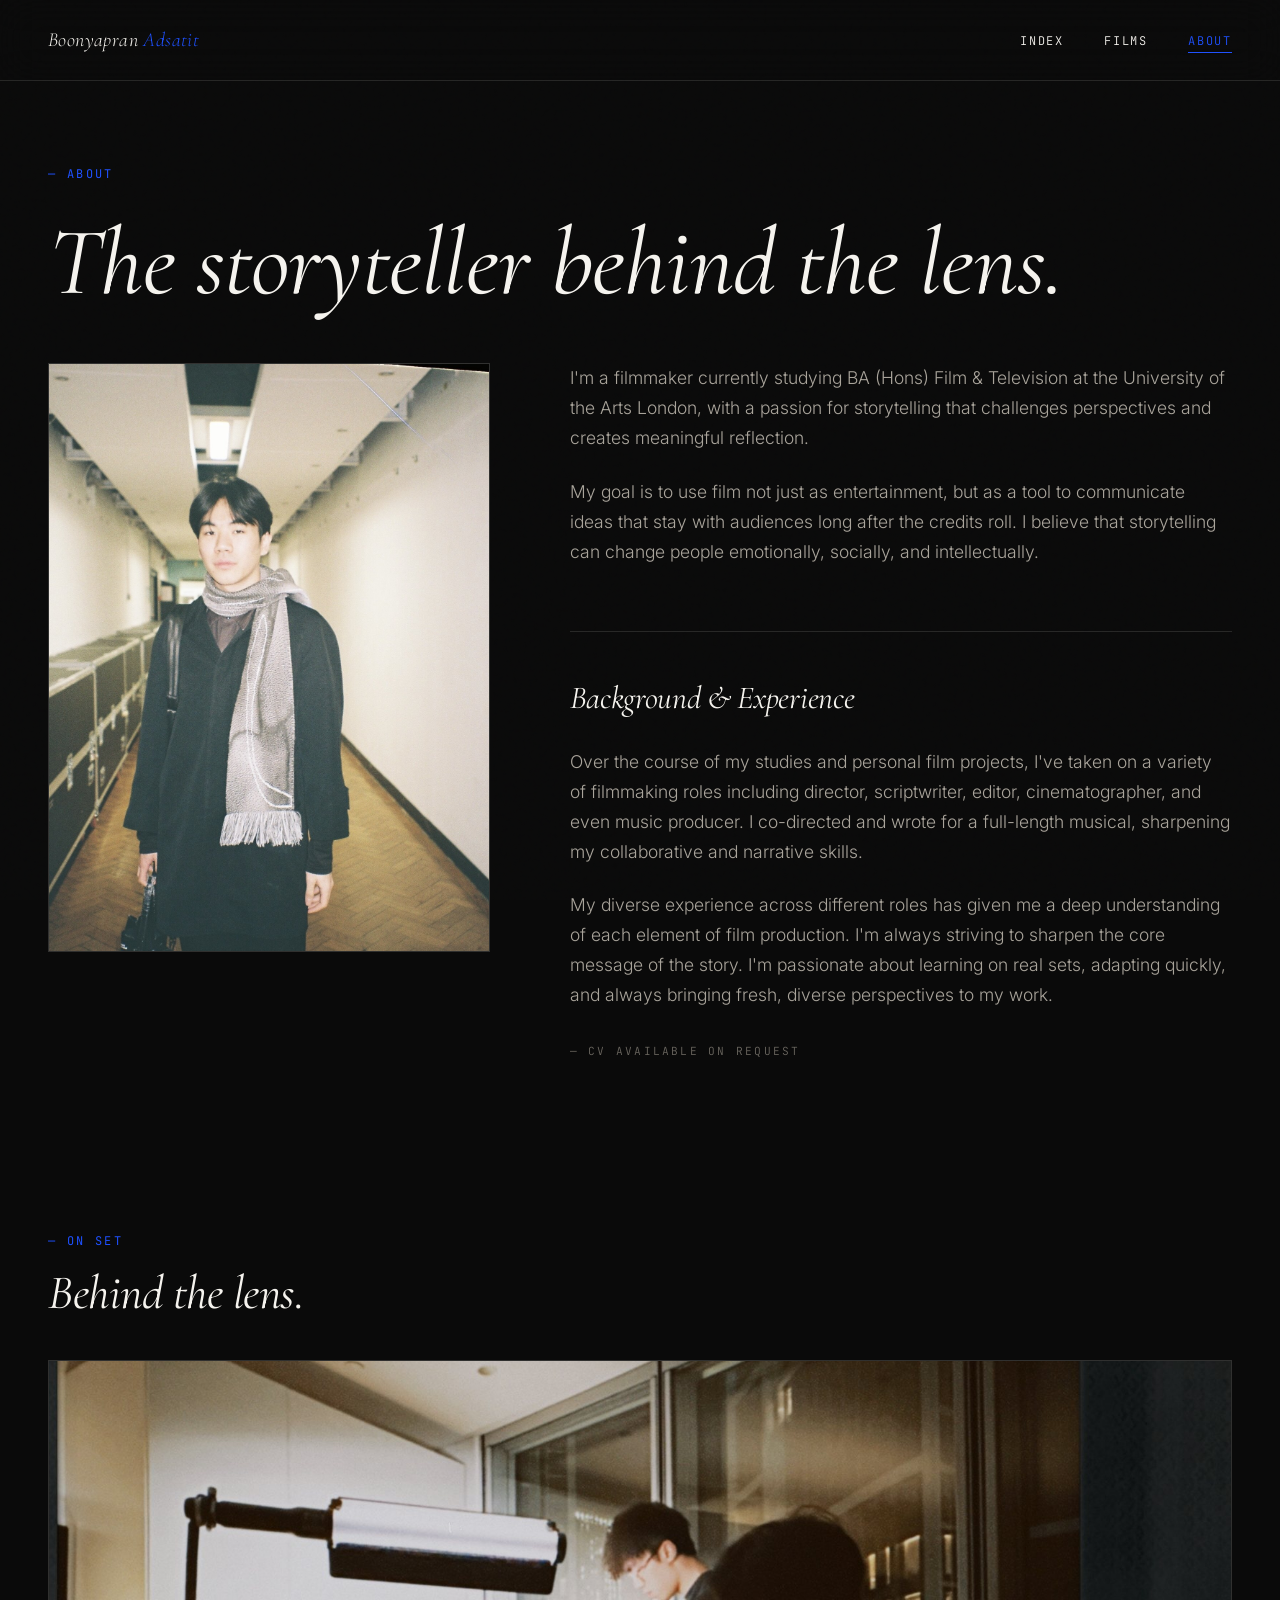
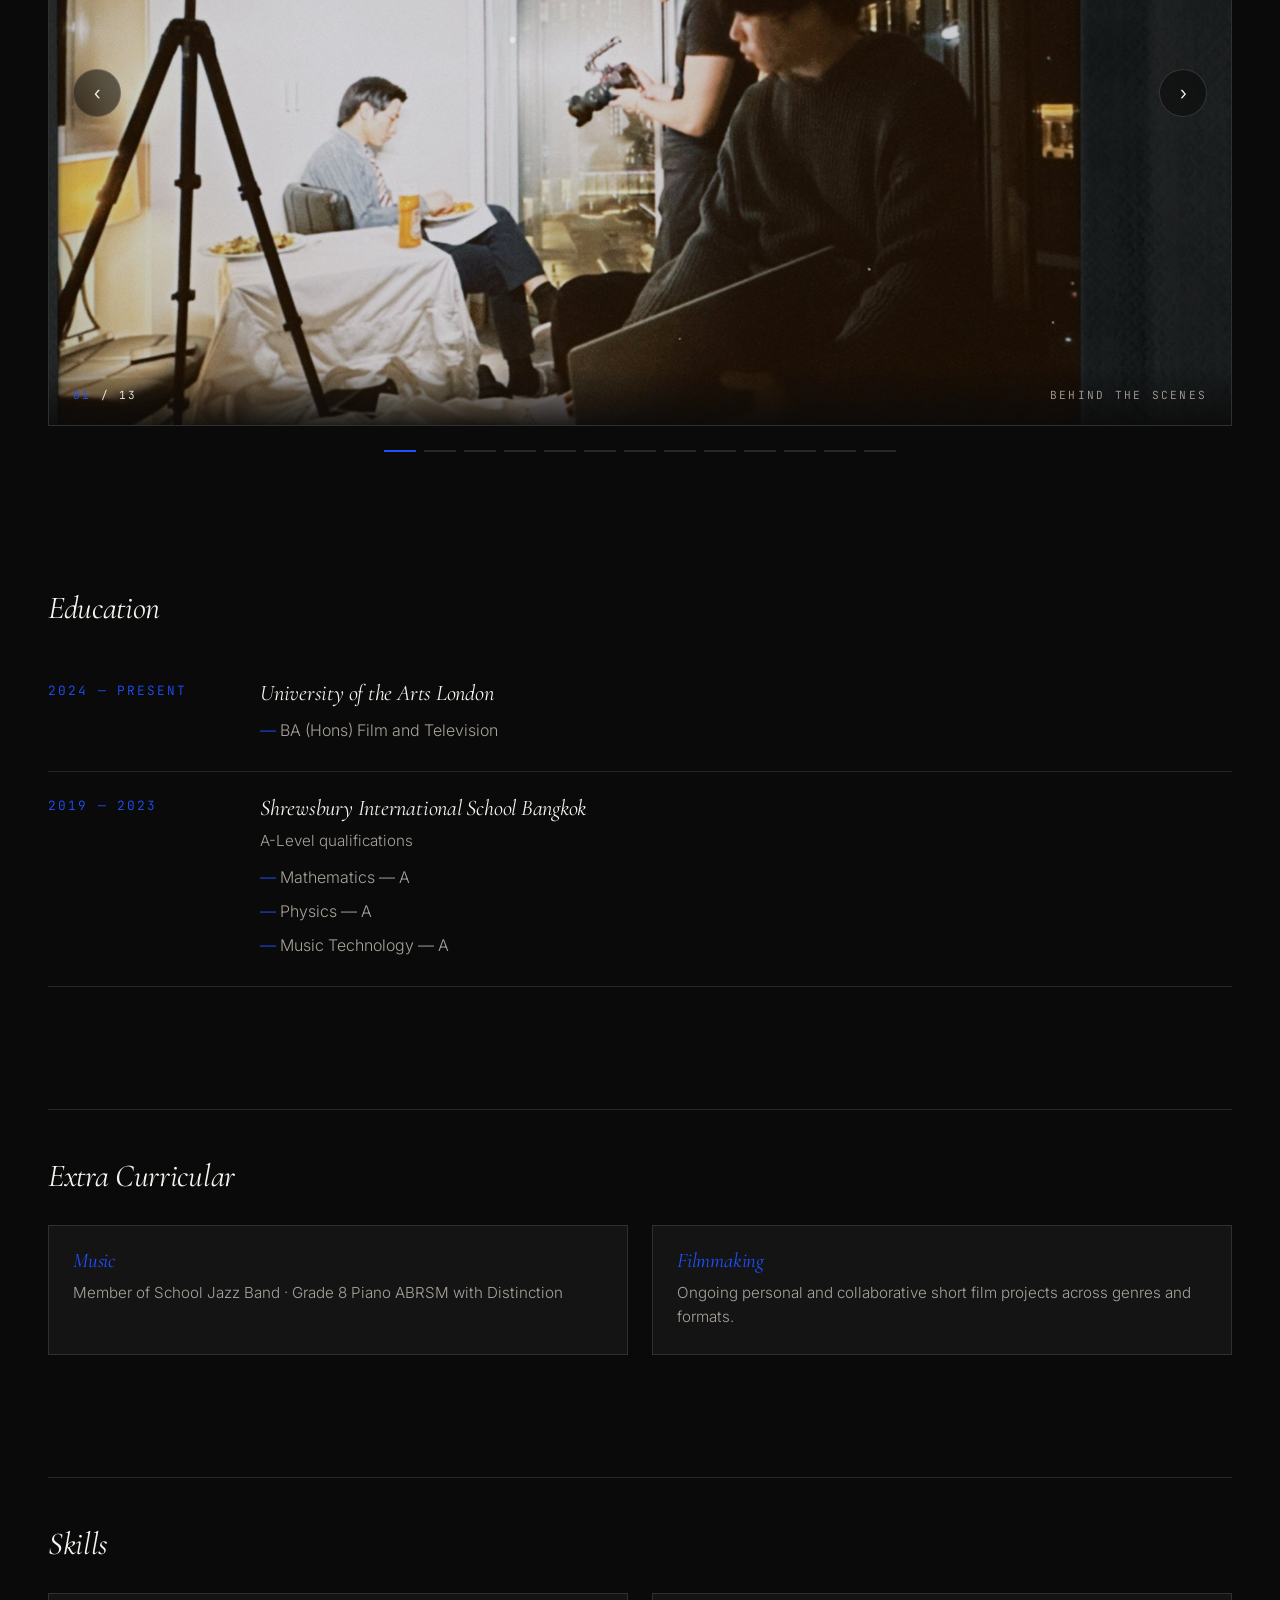
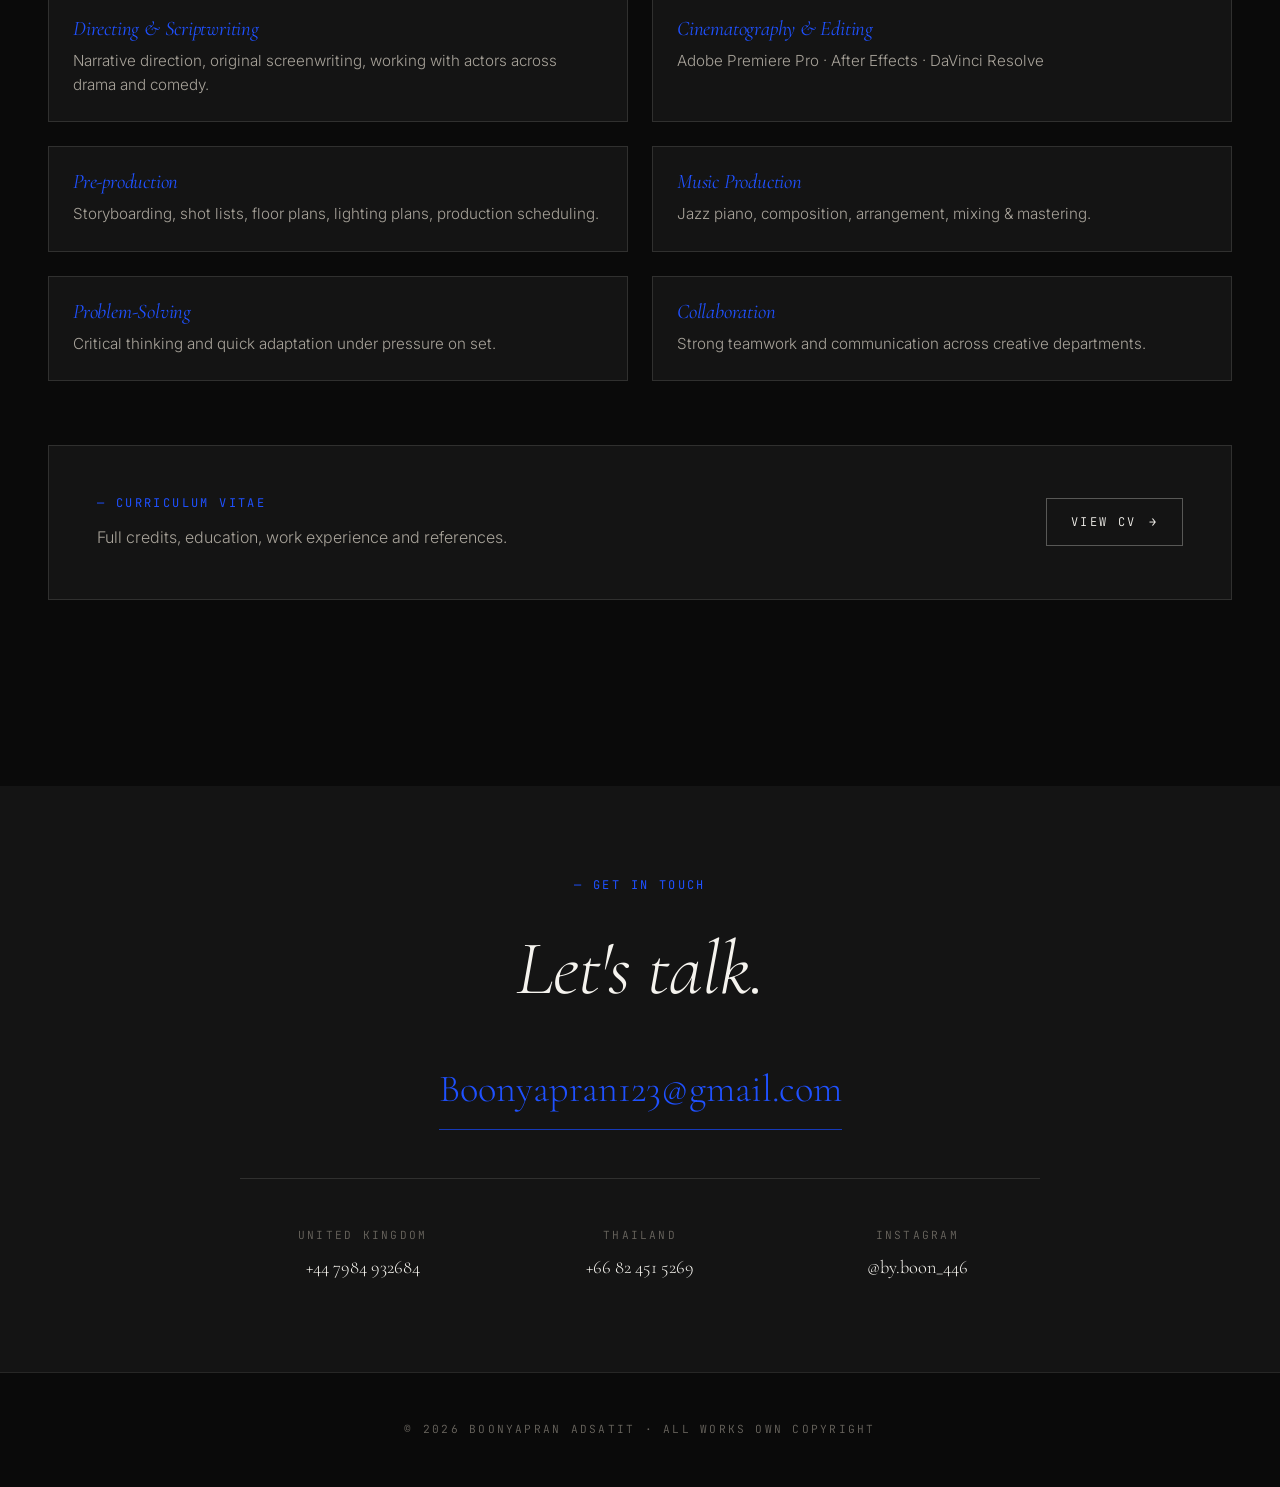
==== commit 43ac5dae: "Add files via upload" ====
--- a/about.html
+++ b/about.html
@@ -10,7 +10,7 @@
   <link rel="preconnect" href="https://fonts.gstatic.com" crossorigin />
   <link href="https://fonts.googleapis.com/css2?family=Cormorant+Garamond:ital,wght@0,300;0,400;0,500;1,300;1,400&family=Inter:wght@300;400;500&family=JetBrains+Mono:wght@400&display=swap" rel="stylesheet" />
 
-  <link rel="stylesheet" href="style.css?v=29" />
+  <link rel="stylesheet" href="style.css?v=32" />
 </head>
 <body>
 
--- a/style.css
+++ b/style.css
@@ -11,8 +11,8 @@
   --ink: #f5f3ee;
   --ink-muted: #a8a39a;
   --ink-faded: #6b6760;
-  --accent: #7ea8c4;
-  --accent-dim: #4a6b80;
+  --accent: #1F51FF;
+  --accent-dim: #1539b8;
   --rule: rgba(245, 243, 238, 0.12);
   --rule-strong: rgba(245, 243, 238, 0.3);
 
@@ -997,7 +997,7 @@
   margin-top: 2rem;
   padding: 1.5rem;
   border: 1px solid var(--accent-dim);
-  background: rgba(126, 168, 196, 0.06);
+  background: rgba(31, 81, 255, 0.10);
 }
 
 .project-awards .eyebrow {
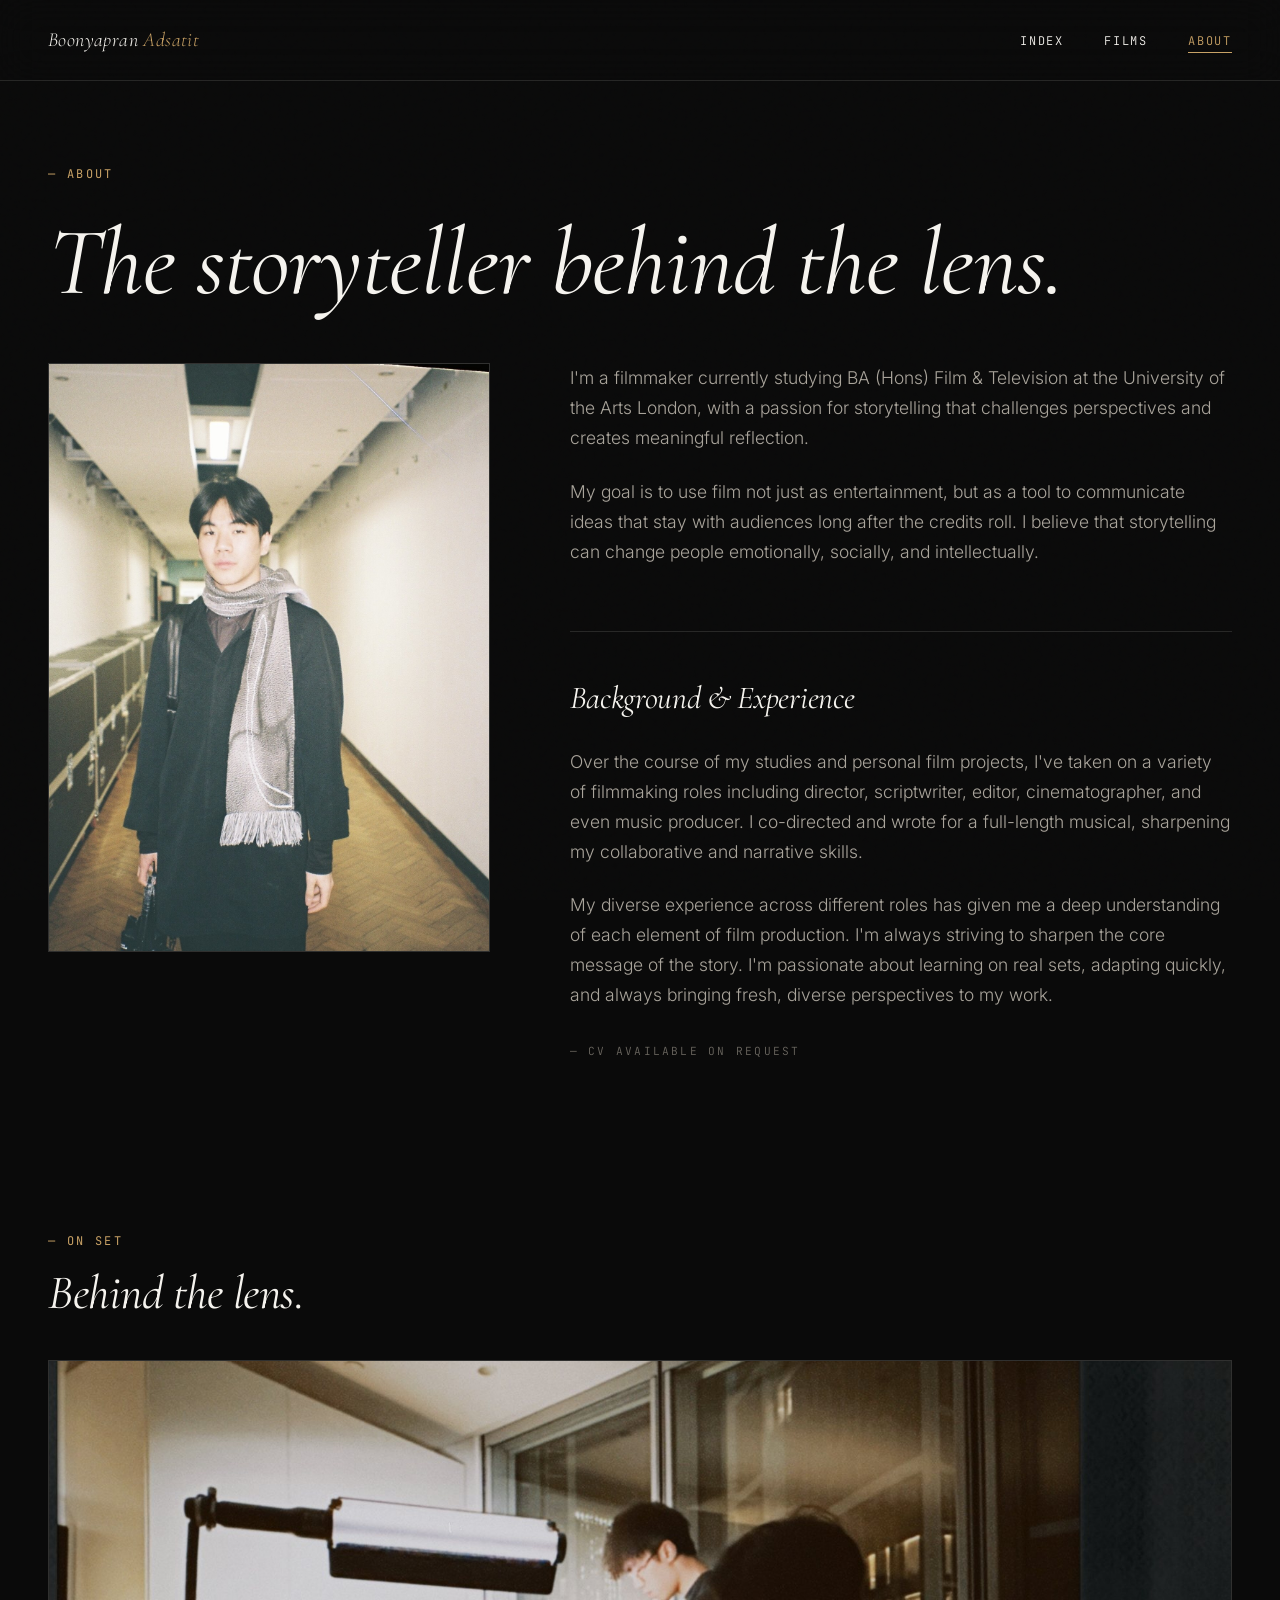
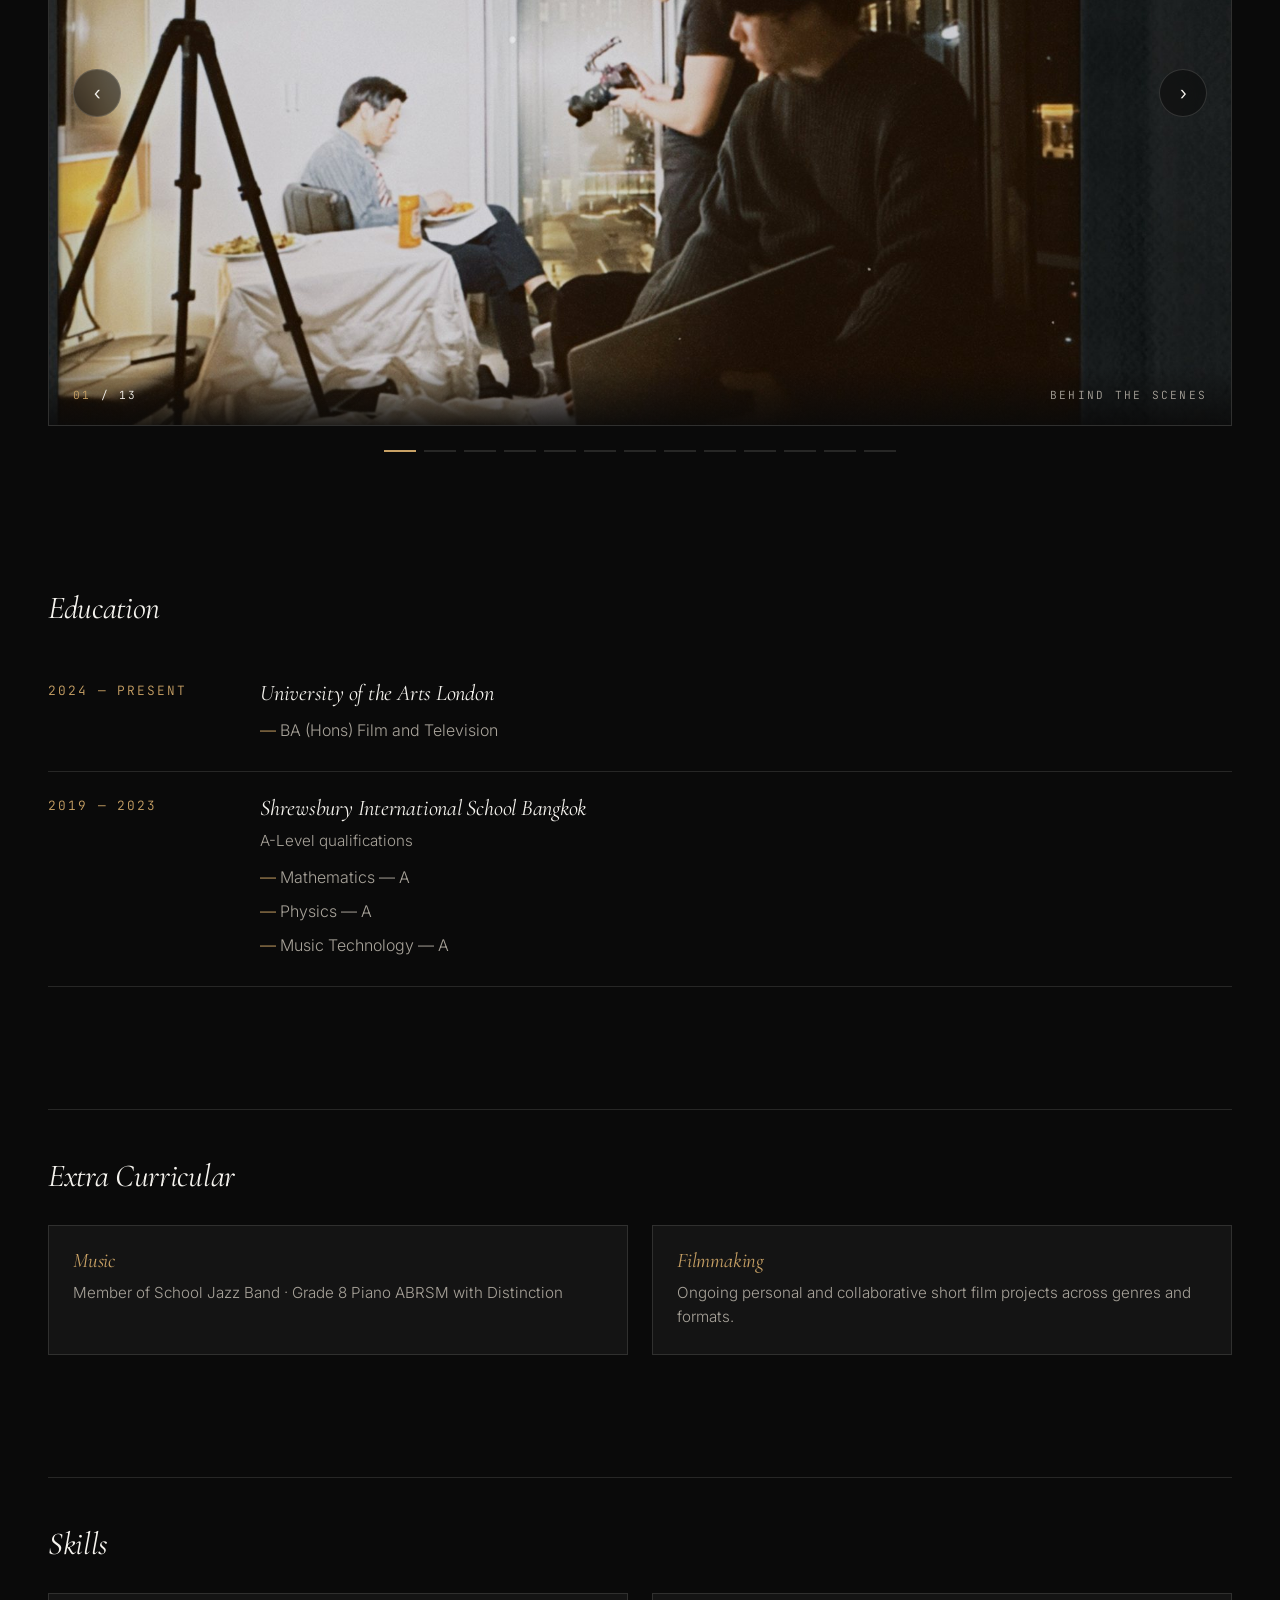
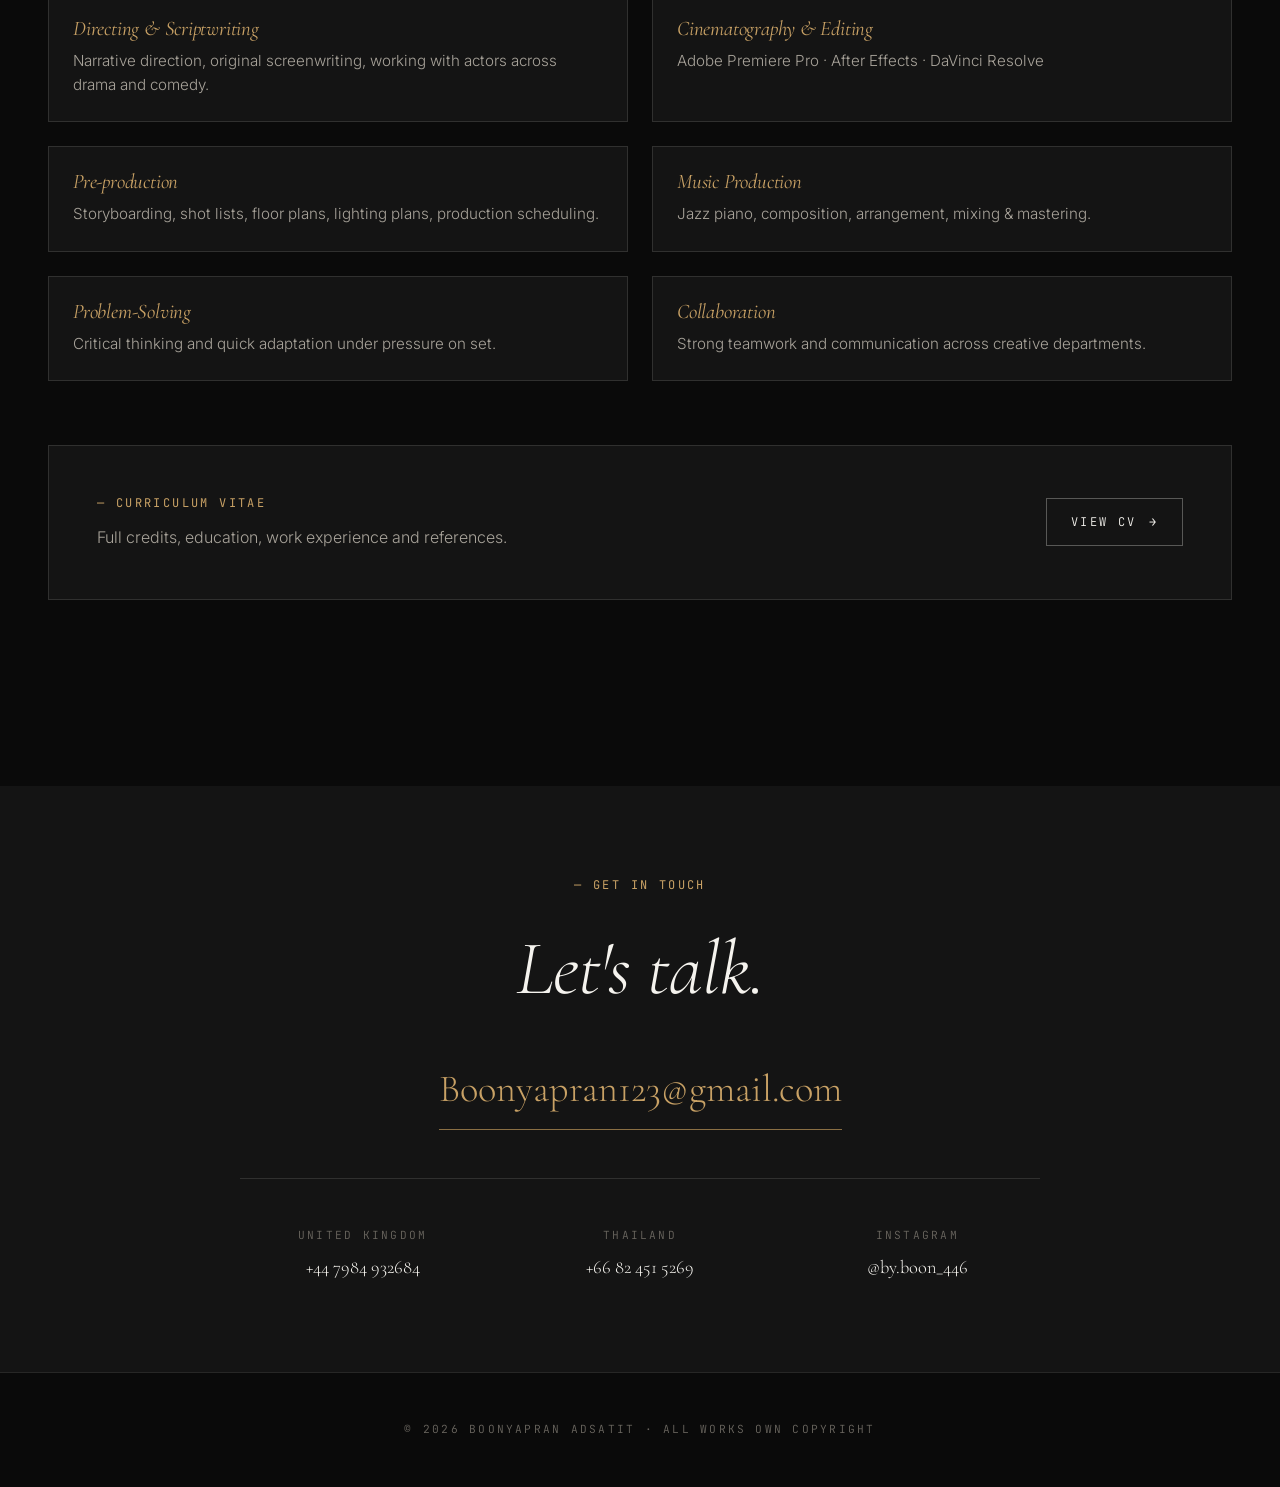
==== commit 38a86477: "Add files via upload" ====
--- a/about.html
+++ b/about.html
@@ -10,7 +10,7 @@
   <link rel="preconnect" href="https://fonts.gstatic.com" crossorigin />
   <link href="https://fonts.googleapis.com/css2?family=Cormorant+Garamond:ital,wght@0,300;0,400;0,500;1,300;1,400&family=Inter:wght@300;400;500&family=JetBrains+Mono:wght@400&display=swap" rel="stylesheet" />
 
-  <link rel="stylesheet" href="style.css?v=32" />
+  <link rel="stylesheet" href="style.css?v=33" />
 </head>
 <body>
 
--- a/style.css
+++ b/style.css
@@ -11,8 +11,8 @@
   --ink: #f5f3ee;
   --ink-muted: #a8a39a;
   --ink-faded: #6b6760;
-  --accent: #1F51FF;
-  --accent-dim: #1539b8;
+  --accent: #c8a165;
+  --accent-dim: #8a6f44;
   --rule: rgba(245, 243, 238, 0.12);
   --rule-strong: rgba(245, 243, 238, 0.3);
 
@@ -997,7 +997,7 @@
   margin-top: 2rem;
   padding: 1.5rem;
   border: 1px solid var(--accent-dim);
-  background: rgba(31, 81, 255, 0.10);
+  background: rgba(200, 161, 101, 0.06);
 }
 
 .project-awards .eyebrow {
